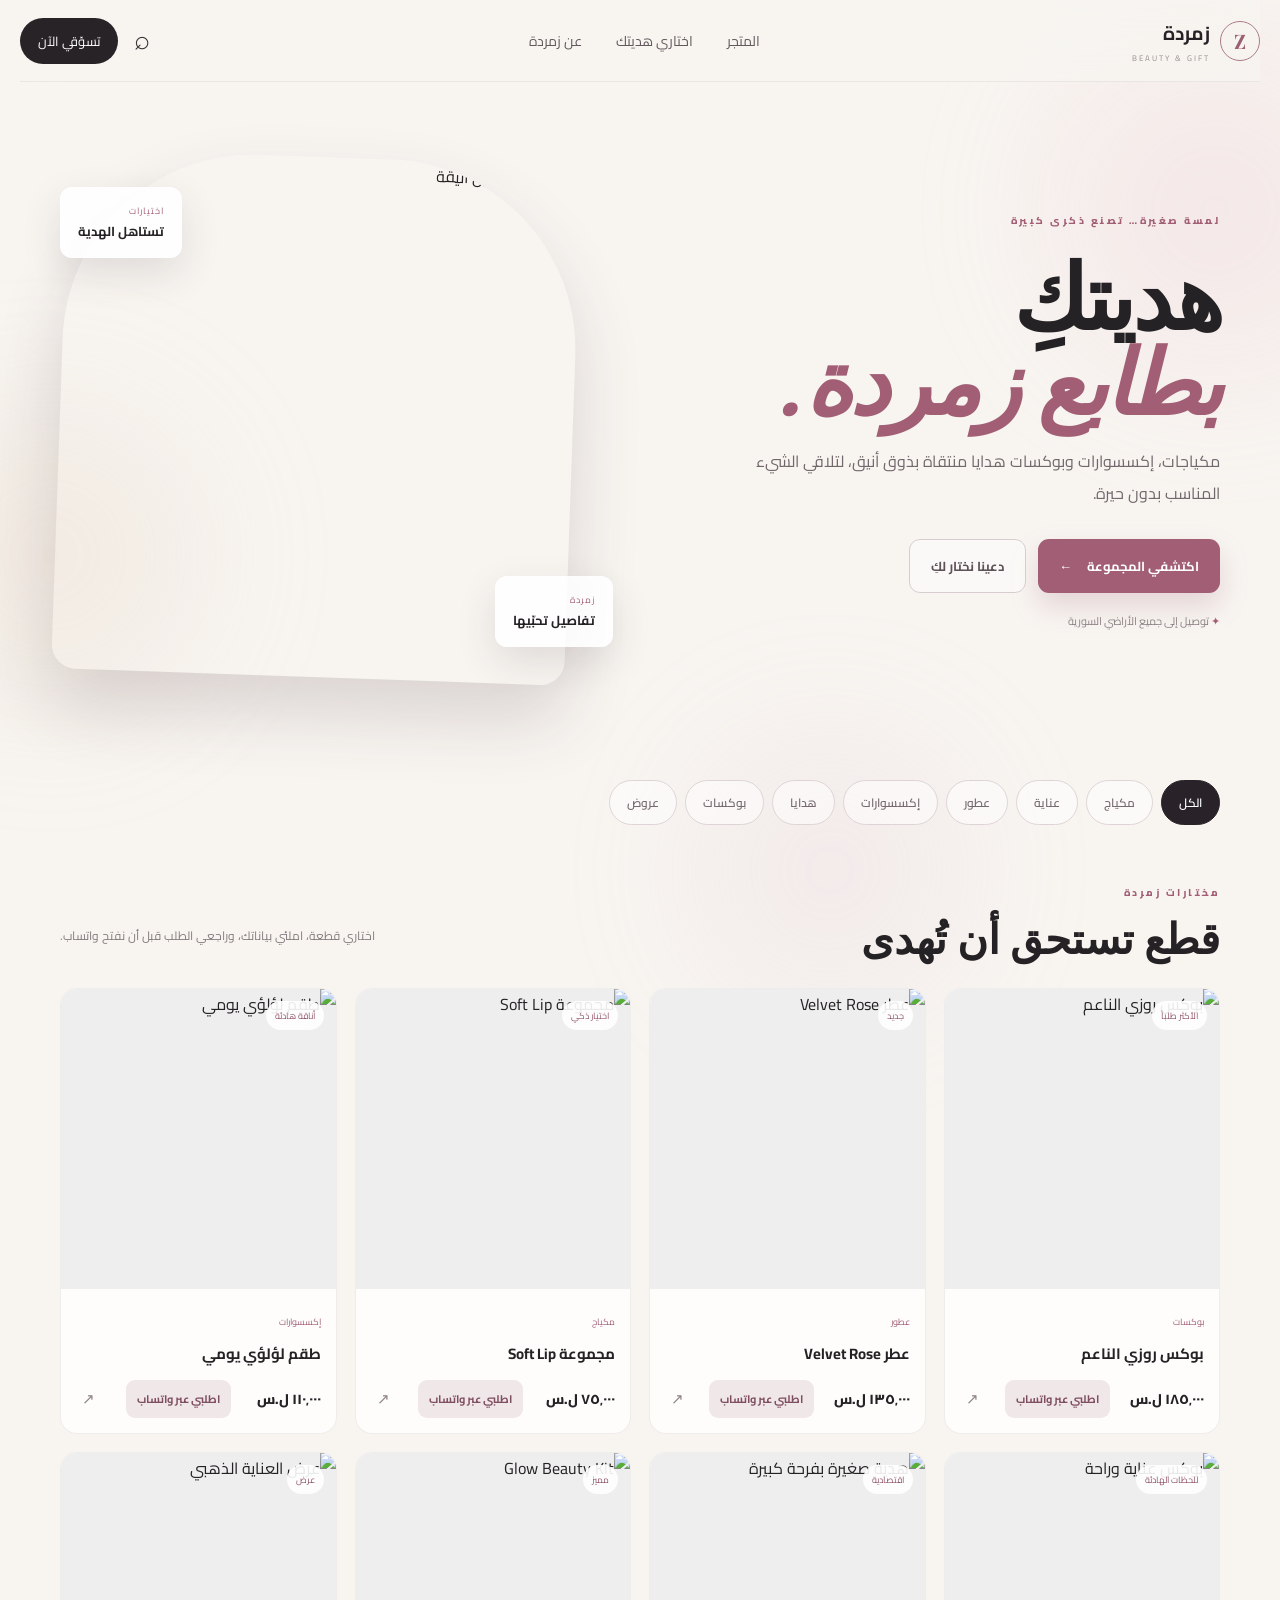
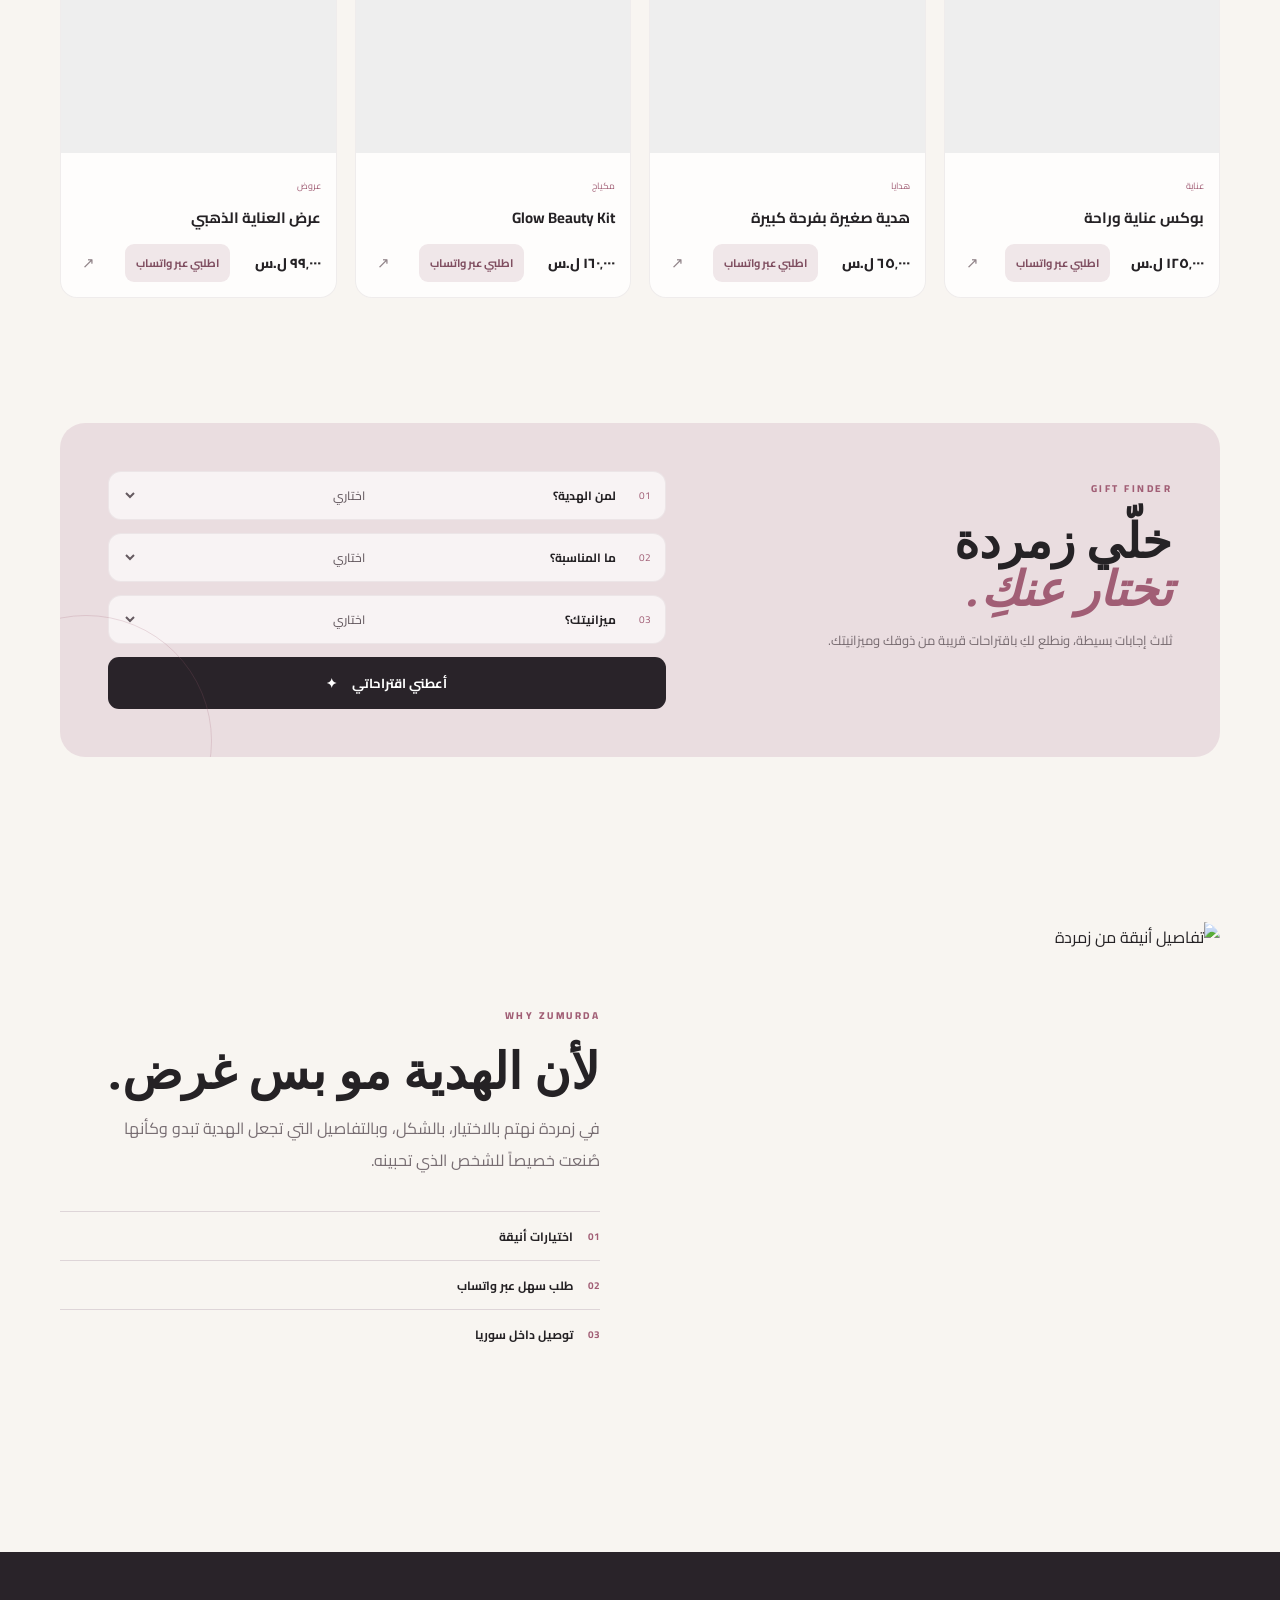
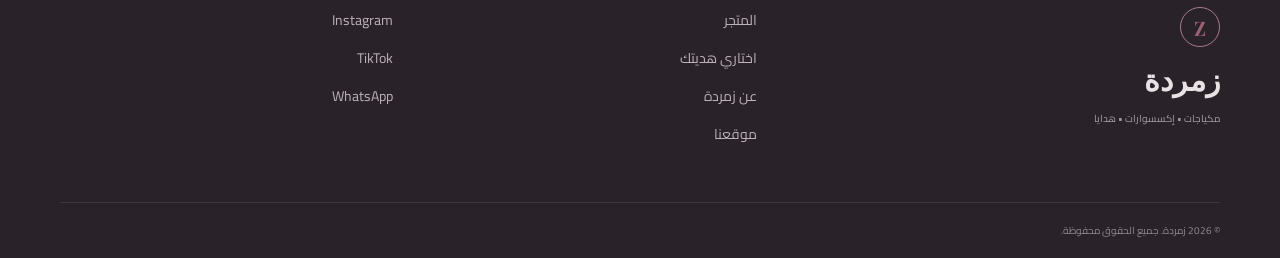
==== index.html @ 5570c0bc "Initial release" ====
<!doctype html>
<html lang="ar" dir="rtl">
<head>
  <meta charset="utf-8">
  <meta name="viewport" content="width=device-width,initial-scale=1">
  <meta name="description" content="زمردة — مكياجات واكسسوارات وهدايا مختارة بعناية.">
  <title>زمردة | مكياجات، إكسسوارات وهدايا</title>
  <link rel="preconnect" href="https://fonts.googleapis.com">
  <link rel="preconnect" href="https://fonts.gstatic.com" crossorigin>
  <link href="https://fonts.googleapis.com/css2?family=Cairo:wght@400;500;600;700;800&family=Playfair+Display:wght@600;700&display=swap" rel="stylesheet">
  <link rel="stylesheet" href="css/style.css">
  <link rel="stylesheet" href="https://cdnjs.cloudflare.com/ajax/libs/font-awesome/6.5.2/css/all.min.css">
</head>
<body>
  <div class="ambient ambient-one"></div>
  <div class="ambient ambient-two"></div>
  <div class="ambient ambient-three"></div>

  <header class="site-header">
    <a class="brand" href="#home" aria-label="زمردة">
      <span class="brand-mark">Z</span>
      <span><strong>زمردة</strong><small>BEAUTY &amp; GIFT</small></span>
    </a>
    <nav class="main-nav" id="mainNav">
      <a href="#shop">المتجر</a>
      <a href="#finder">اختاري هديتك</a>
      <a href="#about">عن زمردة</a>
    </nav>
    <div class="header-actions">
      <button class="icon-btn" id="searchBtn" aria-label="بحث">⌕</button>
      <a class="header-cta" href="#shop">تسوّقي الآن</a>
      <button class="menu-btn" id="menuBtn" aria-label="القائمة">☰</button>
    </div>
  </header>

  <main id="home">
    <section class="hero section-shell">
      <div class="hero-copy reveal">
        <span class="eyebrow">لمسة صغيرة… تصنع ذكرى كبيرة</span>
        <h1>هديتكِ<br><em>بطابع زمردة.</em></h1>
        <p>مكياجات، إكسسوارات وبوكسات هدايا منتقاة بذوق أنيق، لتلاقي الشيء المناسب بدون حيرة.</p>
        <div class="hero-actions">
          <a class="btn btn-primary" href="#shop">اكتشفي المجموعة <span>←</span></a>
          <a class="btn btn-ghost" href="#finder">دعينا نختار لكِ</a>
        </div>
        <div class="hero-note"><span>✦</span> توصيل إلى جميع الأراضي السورية</div>
      </div>
      <div class="hero-art reveal">
        <div class="hero-card hero-card-main">
          <img src="https://images.unsplash.com/photo-1596462502278-27bfdc403348?auto=format&fit=crop&w=1100&q=85" alt="منتجات تجميل أنيقة" loading="eager">
        </div>
        <div class="floating-card floating-card-top">
          <span>اختيارات</span><strong>تستاهل الهدية</strong>
        </div>
        <div class="floating-card floating-card-bottom">
          <span>زمردة</span><strong>تفاصيل تحبّيها</strong>
        </div>
      </div>
    </section>

    <section class="category-strip section-shell">
      <button class="category-pill active" data-category="all">الكل</button>
      <button class="category-pill" data-category="makeup">مكياج</button>
      <button class="category-pill" data-category="care">عناية</button>
      <button class="category-pill" data-category="perfume">عطور</button>
      <button class="category-pill" data-category="accessories">إكسسوارات</button>
      <button class="category-pill" data-category="gifts">هدايا</button>
      <button class="category-pill" data-category="boxes">بوكسات</button>
      <button class="category-pill" data-category="offers">عروض</button>
    </section>

    <section class="products-section section-shell" id="shop">
      <div class="section-heading reveal">
        <div><span class="eyebrow">مختارات زمردة</span><h2>قطع تستحق أن تُهدى</h2></div>
        <p>اختاري قطعة، املئي بياناتك، وراجعي الطلب قبل أن نفتح واتساب.</p>
      </div>
      <div class="products-grid" id="productsGrid"></div>
      <div class="empty-state hidden" id="emptyState">ما لقينا منتجات بهالتصنيف حالياً.</div>
    </section>

    <section class="finder-section section-shell" id="finder">
      <div class="finder-panel reveal">
        <div class="finder-intro">
          <span class="eyebrow">GIFT FINDER</span>
          <h2>خلّي زمردة<br><em>تختار عنكِ.</em></h2>
          <p>ثلاث إجابات بسيطة، ونطلع لكِ باقتراحات قريبة من ذوقك وميزانيتك.</p>
        </div>
        <div class="finder-form">
          <div class="finder-step">
            <span>01</span><label>لمن الهدية؟</label>
            <select id="finderRecipient">
              <option value="all">اختاري</option><option value="mother">أم</option><option value="friend">صديقة</option>
              <option value="sister">أخت</option><option value="fiance">زوجة / خطيبة</option><option value="special">شخص مميز</option>
            </select>
          </div>
          <div class="finder-step">
            <span>02</span><label>ما المناسبة؟</label>
            <select id="finderOccasion">
              <option value="all">اختاري</option><option value="birthday">عيد ميلاد</option><option value="anniversary">ذكرى</option>
              <option value="graduation">تخرج</option><option value="visit">زيارة</option><option value="none">بدون مناسبة</option>
            </select>
          </div>
          <div class="finder-step">
            <span>03</span><label>ميزانيتك؟</label>
            <select id="finderBudget">
              <option value="all">اختاري</option><option value="low">اقتصادية</option><option value="medium">متوسطة</option><option value="premium">مميزة</option>
            </select>
          </div>
          <button class="btn btn-dark" id="findGiftBtn">أعطني اقتراحاتي <span>✦</span></button>
        </div>
      </div>
      <div class="finder-results hidden" id="finderResults">
        <div class="section-heading compact"><div><span class="eyebrow">اقتراحاتك</span><h3>ثلاثة اختيارات من زمردة</h3></div></div>
        <div class="products-grid finder-grid" id="finderGrid"></div>
      </div>
    </section>

    <section class="about-section section-shell" id="about">
      <div class="about-image reveal"><img src="https://images.unsplash.com/photo-1600185365483-26d7a4cc7519?auto=format&fit=crop&w=1000&q=85" alt="تفاصيل أنيقة من زمردة" loading="lazy"></div>
      <div class="about-copy reveal">
        <span class="eyebrow">WHY ZUMURDA</span>
        <h2>لأن الهدية مو بس غرض.</h2>
        <p>في زمردة نهتم بالاختيار، بالشكل، وبالتفاصيل التي تجعل الهدية تبدو وكأنها صُنعت خصيصاً للشخص الذي تحبينه.</p>
        <div class="about-points"><div><b>01</b><span>اختيارات أنيقة</span></div><div><b>02</b><span>طلب سهل عبر واتساب</span></div><div><b>03</b><span>توصيل داخل سوريا</span></div></div>
      </div>
    </section>
  </main>

  <footer class="site-footer">
    <div class="footer-top section-shell">
      <div class="footer-brand"><span class="brand-mark">Z</span><h3>زمردة</h3><p>مكياجات • إكسسوارات • هدايا</p></div>
      <div class="footer-links"><a href="#shop">المتجر</a><a href="#finder">اختاري هديتك</a><a href="#about">عن زمردة</a><a href="https://maps.app.goo.gl/abCj9zBpQTP4Ek7G8" target="_blank" rel="noopener">موقعنا</a></div>
      <div class="footer-social"><a href="https://www.instagram.com/zumurruda.2006?igsi=MXdsc3Fpbmc0bW94cg==" target="_blank" rel="noopener">Instagram</a><a href="https://www.tiktok.com/@zumrda_2006?_r=1&_t=ZS-99Jb5FJgEfl" target="_blank" rel="noopener">TikTok</a><a href="https://wa.me/963986056357" target="_blank" rel="noopener">WhatsApp</a></div>
    </div>
   <div class="footer-bottom section-shell">
    <span>© 2026 زمردة. جميع الحقوق محفوظة.</span>
    </div>
</footer>

  <div class="modal-backdrop hidden" id="searchModal">
    <div class="modal search-modal"><button class="modal-close" data-close="searchModal">×</button><span class="eyebrow">SEARCH</span><h3>ابحثي عن منتج</h3><input id="searchInput" type="search" placeholder="مثلاً: عطر، بوكس، روج…"><div id="searchResults" class="search-results"></div></div>
  </div>

  <div class="modal-backdrop hidden" id="orderModal">
    <div class="modal order-modal">
      <button class="modal-close" data-close="orderModal">×</button>
      <div class="order-progress"><span class="active">1</span><i></i><span>2</span></div>
      <div id="orderFormStep">
        <span class="eyebrow">ORDER DETAILS</span><h3>خلّينا نجهز طلبك</h3>
        <div class="selected-product" id="selectedProduct"></div>
        <form id="orderForm">
          <div class="form-grid">
            <label>الاسم الكامل*<input name="name" required autocomplete="name"></label>
            <label>رقم الهاتف*<input name="phone" required type="tel" autocomplete="tel"></label>
            <label>المنطقة / المدينة*<input name="area" required></label>
            <label class="full">الموقع / العنوان بالتفصيل*<textarea name="address" required rows="2"></textarea></label>
            <label>الكمية*<input name="quantity" required type="number" min="1" value="1"></label>
            <label>ملاحظات (اختياري)<input name="notes"></label>
          </div>
          <button type="button" class="location-btn" id="locationBtn">⌖ استخدمي موقعي الحالي</button>
          <p class="location-status" id="locationStatus"></p>
          <button class="btn btn-primary wide" type="submit">مراجعة الطلب <span>←</span></button>
        </form>
      </div>
      <div id="reviewStep" class="hidden">
        <span class="eyebrow">FINAL REVIEW</span><h3>راجعي طلبك قبل الإرسال</h3>
        <div id="reviewBox" class="review-box"></div>
        <div class="review-actions"><button class="btn btn-ghost" id="backToForm">تعديل البيانات</button><button class="btn btn-dark" id="sendWhatsApp">تأكيد وفتح واتساب <span>↗</span></button></div>
      </div>
    </div>
  </div>

  <div class="toast" id="toast"></div>
  <script src="js/products.js"></script>
  <script src="js/app.js"></script>
</body>
</html>
---- css/style.css ----
*{box-sizing:border-box}
html{scroll-behavior:smooth}
body{margin:0;background:#f8f5f1;color:#252225;font-family:Cairo,sans-serif;overflow-x:hidden}

body:before{
content:"";
position:fixed;
inset:0;
pointer-events:none;
opacity:.3;
background-image:radial-gradient(#b99d9f 0.55px,transparent .55px);
background-size:22px 22px;
z-index:-2
}

.ambient{
position:fixed;
border-radius:50%;
filter:blur(75px);
opacity:.18;
pointer-events:none;
z-index:-1;
transition:transform 1.2s cubic-bezier(.2,.7,.2,1)
}

.ambient-one{width:330px;height:330px;background:#e7b6c6;top:5%;right:-100px}
.ambient-two{width:300px;height:300px;background:#d9c2a4;left:-100px;top:45%}
.ambient-three{width:260px;height:260px;background:#d9b9c8;right:25%;bottom:-100px}

.section-shell{
width:min(1160px,calc(100% - 40px));
margin:auto
}

.site-header{
height:82px;
display:flex;
align-items:center;
justify-content:space-between;
width:min(1240px,calc(100% - 40px));
margin:auto;
position:sticky;
top:0;
z-index:20;
background:rgba(248,245,241,.78);
backdrop-filter:blur(18px);
border-bottom:1px solid rgba(55,42,47,.07)
}

.brand{
display:flex;
align-items:center;
gap:10px;
text-decoration:none;
color:#272126
}

.brand-mark{
display:grid;
place-items:center;
width:40px;
height:40px;
border:1px solid #aa7a89;
border-radius:50%;
font:700 20px "Playfair Display";
color:#9b5f73
}

.brand strong{display:block;font-size:19px}
.brand small{display:block;font-size:8px;letter-spacing:2px;color:#9a8b90}

.main-nav{display:flex;gap:34px}

.main-nav a,
.footer-links a,
.footer-social a{
color:#62585d;
text-decoration:none;
font-size:14px
}

.main-nav a:hover,
.footer-links a:hover,
.footer-social a:hover{
color:#a15e75
}

.header-actions{
display:flex;
align-items:center;
gap:10px
}

.icon-btn,
.menu-btn{
border:0;
background:transparent;
font-size:27px;
cursor:pointer;
color:#3c3238
}

.header-cta{
background:#282327;
color:#fff;
text-decoration:none;
padding:11px 18px;
border-radius:30px;
font-size:13px
}

.menu-btn{display:none}

.hero{
min-height:690px;
display:grid;
grid-template-columns:1fr 1fr;
align-items:center;
gap:55px;
padding:55px 0 75px
}

.eyebrow{
font-size:10px;
letter-spacing:2.5px;
color:#a15e75;
font-weight:800
}

.hero h1{
font:700 clamp(58px,7vw,94px)/.94 "Playfair Display",serif;
margin:18px 0 25px;
letter-spacing:-3px
}

.hero h1 em,
.finder-intro h2 em{
color:#a15e75;
font-style:italic
}

.hero p{
font-size:16px;
line-height:2;
color:#71676c;
max-width:520px
}

.hero-actions{
display:flex;
gap:12px;
flex-wrap:wrap;
margin:30px 0 18px
}

.btn{
border:0;
border-radius:11px;
padding:14px 21px;
font:700 13px Cairo,sans-serif;
cursor:pointer;
text-decoration:none;
display:inline-flex;
align-items:center;
justify-content:center;
gap:15px;
transition:.25s
}

.btn:hover{transform:translateY(-2px)}

.btn-primary{
background:#a15e75;
color:#fff;
box-shadow:0 13px 28px rgba(161,94,117,.22)
}

.btn-dark{
background:#292329;
color:#fff
}

.btn-ghost{
border:1px solid #d7ccd0;
color:#5d5258;
background:rgba(255,255,255,.45)
}

.hero-note{
font-size:11px;
color:#8c8085
}

.hero-note span{color:#a15e75}

.hero-art{
position:relative;
height:560px
}

.hero-card-main{
position:absolute;
inset:20px 40px 20px 0;
border-radius:190px 190px 24px 24px;
overflow:hidden;
box-shadow:0 35px 70px rgba(63,40,48,.16);
transform:rotate(2deg)
}

.hero-card-main img{
width:100%;
height:100%;
object-fit:cover
}

.floating-card{
position:absolute;
background:rgba(255,255,255,.87);
backdrop-filter:blur(12px);
padding:15px 18px;
border-radius:12px;
box-shadow:0 15px 40px rgba(50,35,42,.12);
display:flex;
flex-direction:column
}

.floating-card span{
font-size:9px;
color:#a15e75;
letter-spacing:1px
}

.floating-card strong{font-size:13px}

.floating-card-top{top:50px;left:0}
.floating-card-bottom{bottom:50px;right:0}

.category-strip{
display:flex;
gap:8px;
overflow:auto;
padding:8px 0 50px;
scrollbar-width:none
}

.category-pill{
white-space:nowrap;
border:1px solid #ded4d7;
background:rgba(255,255,255,.5);
border-radius:30px;
padding:10px 17px;
color:#766a70;
font:600 12px Cairo;
cursor:pointer
}

.category-pill.active,
.category-pill:hover{
background:#292329;
color:white;
border-color:#292329
}

.section-heading{
display:flex;
justify-content:space-between;
align-items:end;
gap:30px;
margin-bottom:28px
}

.section-heading h2,
.section-heading h3{
font:700 42px/1.1 "Playfair Display",serif;
margin:9px 0 0
}

.section-heading p{
max-width:350px;
color:#84797e;
font-size:12px;
line-height:1.9
}

.products-grid{
display:grid;
grid-template-columns:repeat(4,1fr);
gap:18px
}

.product-card{
background:rgba(255,255,255,.78);
border:1px solid rgba(65,45,52,.08);
border-radius:17px;
overflow:hidden;
transition:.35s;
position:relative
}

.product-card:hover{
transform:translateY(-6px);
box-shadow:0 25px 45px rgba(54,36,43,.12)
}

.product-image{
height:300px;
position:relative;
overflow:hidden;
background:#eee
}

.product-image img{
width:100%;
height:100%;
object-fit:cover;
transition:.6s
}

.product-card:hover .product-image img{
transform:scale(1.05)
}

.product-tag{
position:absolute;
top:12px;
right:12px;
background:rgba(255,255,255,.9);
padding:6px 9px;
border-radius:20px;
font-size:9px;
color:#92566c
}

.product-body{padding:15px}

.product-category{
font-size:9px;
color:#a15e75
}

.product-body h3{
font-size:15px;
margin:5px 0 12px
}

.product-bottom{
display:flex;
align-items:center;
justify-content:space-between;
gap:8px
}

.price{
font-weight:800;
font-size:14px
}

.order-btn{
border:0;
background:#f0e7e9;
color:#7f4e60;
padding:9px 11px;
border-radius:9px;
font:700 11px Cairo;
cursor:pointer
}

.share-btn{
border:0;
background:transparent;
color:#918489;
cursor:pointer;
font-size:15px
}

.finder-section{padding:125px 0}

.finder-panel{
display:grid;
grid-template-columns:.9fr 1.1fr;
background:#eadde0;
border-radius:25px;
padding:48px;
gap:50px;
position:relative;
overflow:hidden
}

.finder-panel:after{
content:"";
position:absolute;
width:250px;
height:250px;
border:1px solid rgba(161,94,117,.2);
border-radius:50%;
left:-100px;
bottom:-110px
}

.finder-intro h2{
font:700 48px/1 "Playfair Display";
margin:13px 0 18px
}

.finder-intro p{
color:#776b70;
line-height:1.9;
font-size:13px;
max-width:360px
}

.finder-form{
display:grid;
gap:13px
}

.finder-step{
background:rgba(255,255,255,.65);
border:1px solid rgba(100,70,80,.08);
border-radius:13px;
padding:11px 14px;
display:grid;
grid-template-columns:35px 1fr 1fr;
align-items:center
}

.finder-step span{
color:#a15e75;
font-size:10px
}

.finder-step label{
font-weight:700;
font-size:12px
}

.finder-step select{
border:0;
background:transparent;
font:500 12px Cairo;
color:#655a60;
outline:0
}

.finder-results{margin-top:45px}

.compact{margin-bottom:18px}

.compact h3{font-size:29px}

.finder-grid{
grid-template-columns:repeat(3,1fr)
}

.about-section{
display:grid;
grid-template-columns:1fr 1fr;
gap:80px;
align-items:center;
padding:40px 0 130px
}

.about-image{
height:500px;
border-radius:18px;
overflow:hidden
}

.about-image img{
width:100%;
height:100%;
object-fit:cover
}

.about-copy h2{
font:700 50px/1.05 "Playfair Display";
margin:15px 0
}

.about-copy>p{
color:#776d72;
line-height:2;
max-width:480px
}

.about-points{
display:grid;
gap:12px;
margin-top:35px
}

.about-points div{
display:flex;
align-items:center;
gap:15px;
border-top:1px solid #ded5d8;
padding-top:13px
}

.about-points b{
font-size:10px;
color:#a15e75
}

.about-points span{
font-weight:700;
font-size:12px
}

.site-footer{
background:#292329;
color:#e9e1e4
}

.footer-top{
display:grid;
grid-template-columns:1.3fr 1fr 1fr;
gap:30px;
padding:55px 0
}

.footer-brand h3{
font:700 30px "Playfair Display";
margin:12px 0 3px
}

.footer-brand p{
font-size:10px;
color:#aaa0a5
}

.footer-links,
.footer-social{
display:flex;
flex-direction:column;
gap:12px
}

.footer-links a,
.footer-social a{
color:#bdb2b7
}

.footer-bottom{
border-top:1px solid rgba(255,255,255,.09);
padding:18px 0;
display:flex;
justify-content:space-between;
color:#94888e;
font-size:10px
}

.footer-bottom a{
color:#d8a7b7;
text-decoration:none
}

.modal-backdrop{
position:fixed;
inset:0;
background:rgba(30,22,26,.55);
backdrop-filter:blur(8px);
z-index:50;
display:grid;
place-items:center;
padding:18px
}

.hidden{display:none!important}

.modal{
width:min(620px,100%);
background:#fbf8f5;
border-radius:20px;
padding:32px;
position:relative;
box-shadow:0 30px 80px rgba(0,0,0,.25);
max-height:90vh;
overflow:auto
}

.modal-close{
position:absolute;
top:14px;
left:15px;
border:0;
background:#eee6e8;
border-radius:50%;
width:32px;
height:32px;
font-size:22px;
cursor:pointer
}

.modal h3{
font:700 31px "Playfair Display";
margin:8px 0 20px
}

.search-modal input{
width:100%;
border:1px solid #ddd1d5;
background:white;
border-radius:11px;
padding:14px;
font:500 13px Cairo;
outline:none
}

.search-results{
margin-top:15px;
display:grid;
gap:8px
}

.search-result{
display:flex;
justify-content:space-between;
align-items:center;
padding:10px;
border:1px solid #eee3e6;
border-radius:10px
}

.search-result button{
border:0;
background:#f1e5e8;
padding:8px;
border-radius:8px;
cursor:pointer
}

.selected-product{
display:flex;
gap:12px;
align-items:center;
background:#f2eaec;
border-radius:12px;
padding:10px;
margin-bottom:18px
}

.selected-product img{
width:55px;
height:55px;
object-fit:cover;
border-radius:9px
}

.selected-product strong{font-size:13px}

.selected-product small{
display:block;
color:#8b7d83
}

.order-progress{
display:flex;
align-items:center;
justify-content:center;
gap:8px;
margin-bottom:22px
}

.order-progress span{
width:27px;
height:27px;
border-radius:50%;
display:grid;
place-items:center;
background:#e8dfe2;
font-size:10px
}

.order-progress span.active{
background:#a15e75;
color:#fff
}

.order-progress i{
height:1px;
width:55px;
background:#d8cbd0
}

.form-grid{
display:grid;
grid-template-columns:1fr 1fr;
gap:13px
}

.form-grid label{
font-size:10px;
color:#776b71;
font-weight:700
}

.form-grid input,
.form-grid textarea{
display:block;
width:100%;
margin-top:5px;
border:1px solid #ded3d7;
background:white;
border-radius:9px;
padding:11px;
font:500 12px Cairo;
outline:none;
resize:vertical
}

.form-grid .full{grid-column:1/-1}

.location-btn{
margin:13px 0 3px;
border:1px dashed #c5b4ba;
background:transparent;
color:#8d5568;
border-radius:9px;
padding:9px 12px;
font:600 11px Cairo;
cursor:pointer
}

.location-status{
font-size:10px;
color:#8b7f84;
min-height:15px
}

.wide{
width:100%;
margin-top:5px
}

.review-box{
background:#f1e8ea;
border-radius:13px;
padding:16px;
line-height:2;
font-size:12px
}

.review-box .total{
font-size:16px;
font-weight:800;
border-top:1px solid #d9cbcf;
margin-top:10px;
padding-top:10px
}

.review-actions{
display:flex;
justify-content:flex-end;
gap:8px;
margin-top:15px
}

.toast{
position:fixed;
bottom:20px;
left:50%;
transform:translate(-50%,20px);
opacity:0;
background:#292329;
color:white;
padding:12px 17px;
border-radius:10px;
font-size:11px;
z-index:100;
transition:.3s;
pointer-events:none
}

.toast.show{
opacity:1;
transform:translate(-50%,0)
}

.empty-state{
text-align:center;
padding:60px;
color:#8d8086
}

.reveal{
animation:rise .8s both
}

.reveal:nth-child(2){
animation-delay:.12s
}

@keyframes rise{
from{
opacity:0;
transform:translateY(18px)
}
to{
opacity:1;
transform:none
}
}

@media(max-width:900px){

.main-nav{gap:15px}

.products-grid{
grid-template-columns:repeat(2,1fr)
}

.hero{
grid-template-columns:1fr;
min-height:auto;
padding-top:65px
}

.hero-art{height:450px}

.finder-panel{
grid-template-columns:1fr;
padding:30px
}

.about-section{
grid-template-columns:1fr;
gap:35px
}

.footer-top{
grid-template-columns:1fr 1fr
}

.footer-bottom{
gap:15px;
flex-direction:column
}

.floating-card-top{left:20px}

}

@media(max-width:650px){

.site-header{height:70px}

.header-cta{display:none}

.menu-btn{display:block}

.main-nav{
display:none;
position:absolute;
top:70px;
left:0;
right:0;
background:#fbf8f5;
padding:18px 20px;
border-bottom:1px solid #e7dde0;
flex-direction:column
}

.main-nav.open{display:flex}

.section-shell{
width:min(100% - 28px,1160px)
}

.hero{padding:45px 0}

.hero h1{font-size:62px}

.hero-art{height:380px}

.hero-card-main{inset:10px 20px}

.section-heading{
align-items:start;
flex-direction:column
}

.section-heading h2{font-size:35px}

.products-grid,
.finder-grid{
grid-template-columns:1fr 1fr;
gap:10px
}

.product-image{height:220px}

.product-body{padding:11px}

.product-body h3{font-size:13px}

.order-btn{
font-size:10px;
padding:8px
}

.finder-section{padding:80px 0}

.finder-panel{padding:23px}

.finder-intro h2{font-size:40px}

.finder-step{
grid-template-columns:28px 1fr
}

.finder-step select{
grid-column:2;
grid-row:2
}

.form-grid{grid-template-columns:1fr}

.form-grid .full{grid-column:auto}

.about-image{height:350px}

.about-copy h2{font-size:39px}

.footer-top{grid-template-columns:1fr}

.footer-bottom{padding-bottom:30px}

.modal{
padding:25px 18px
}

}
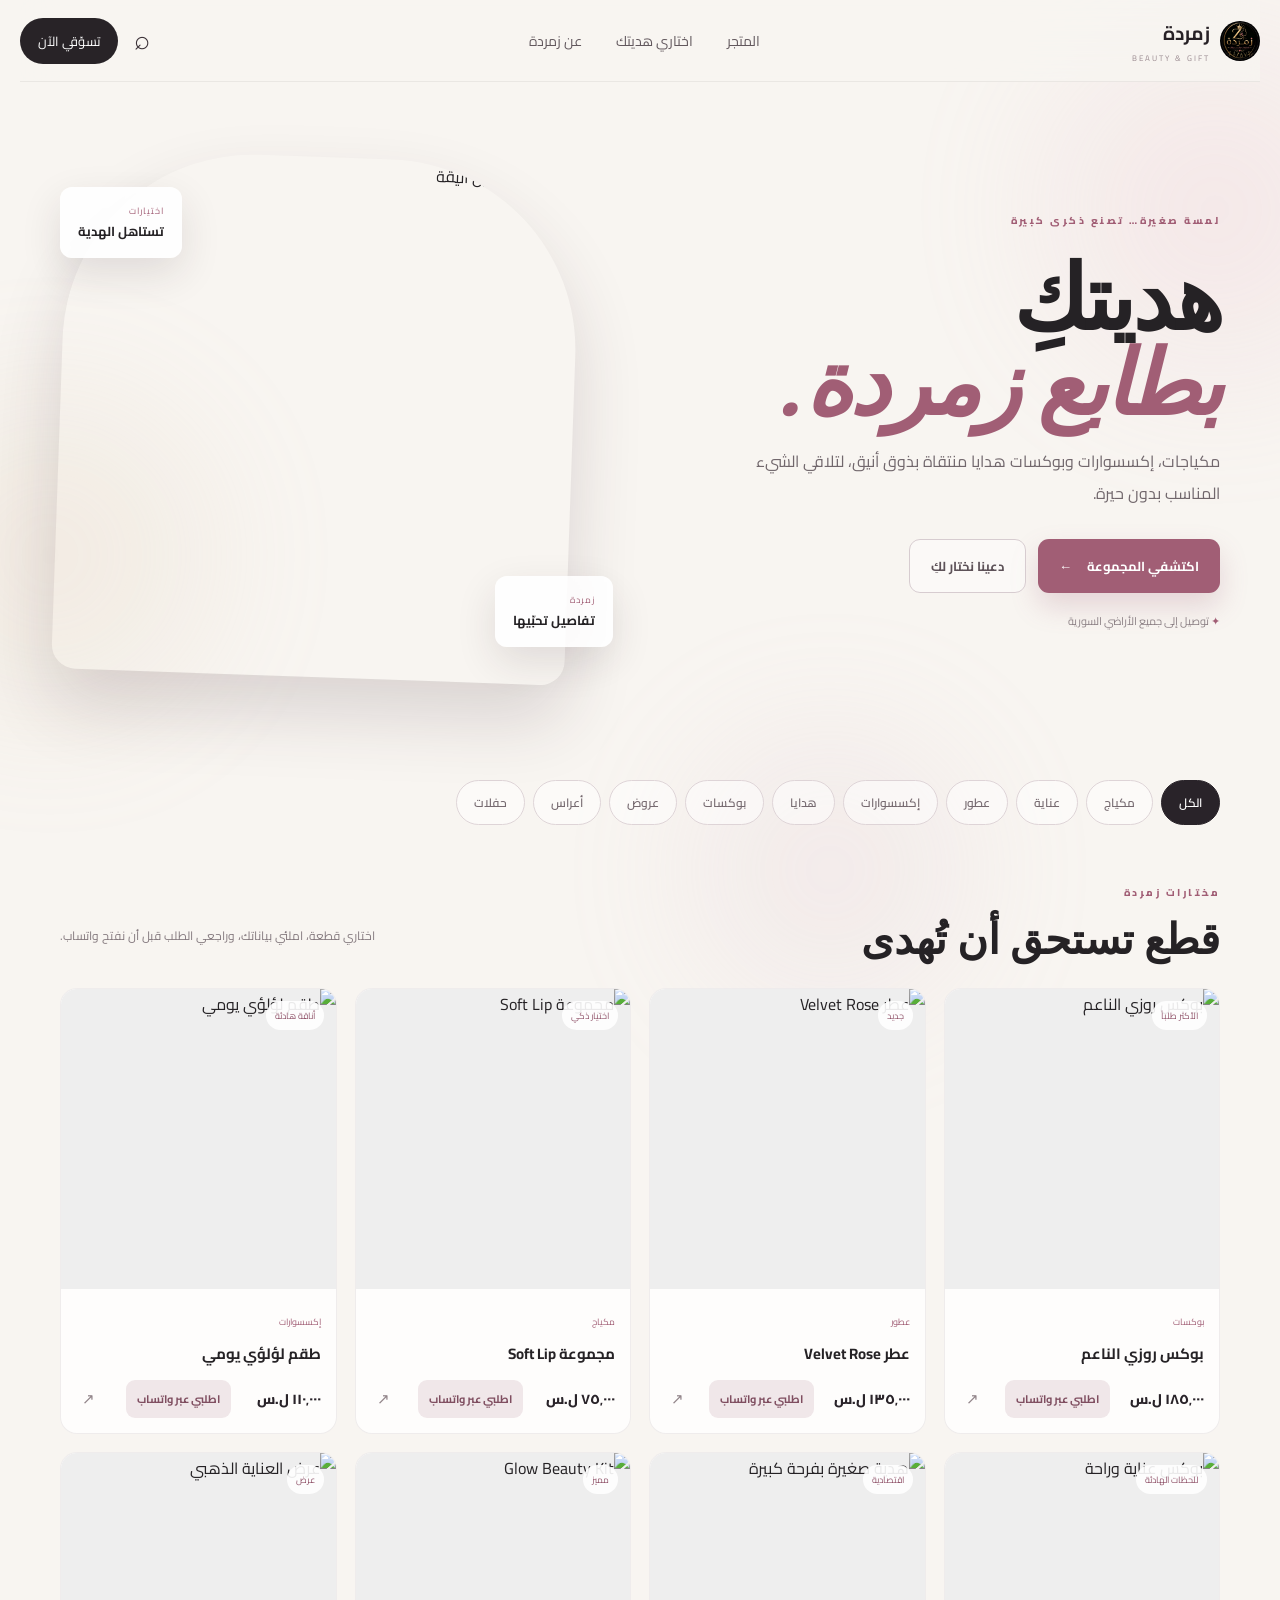
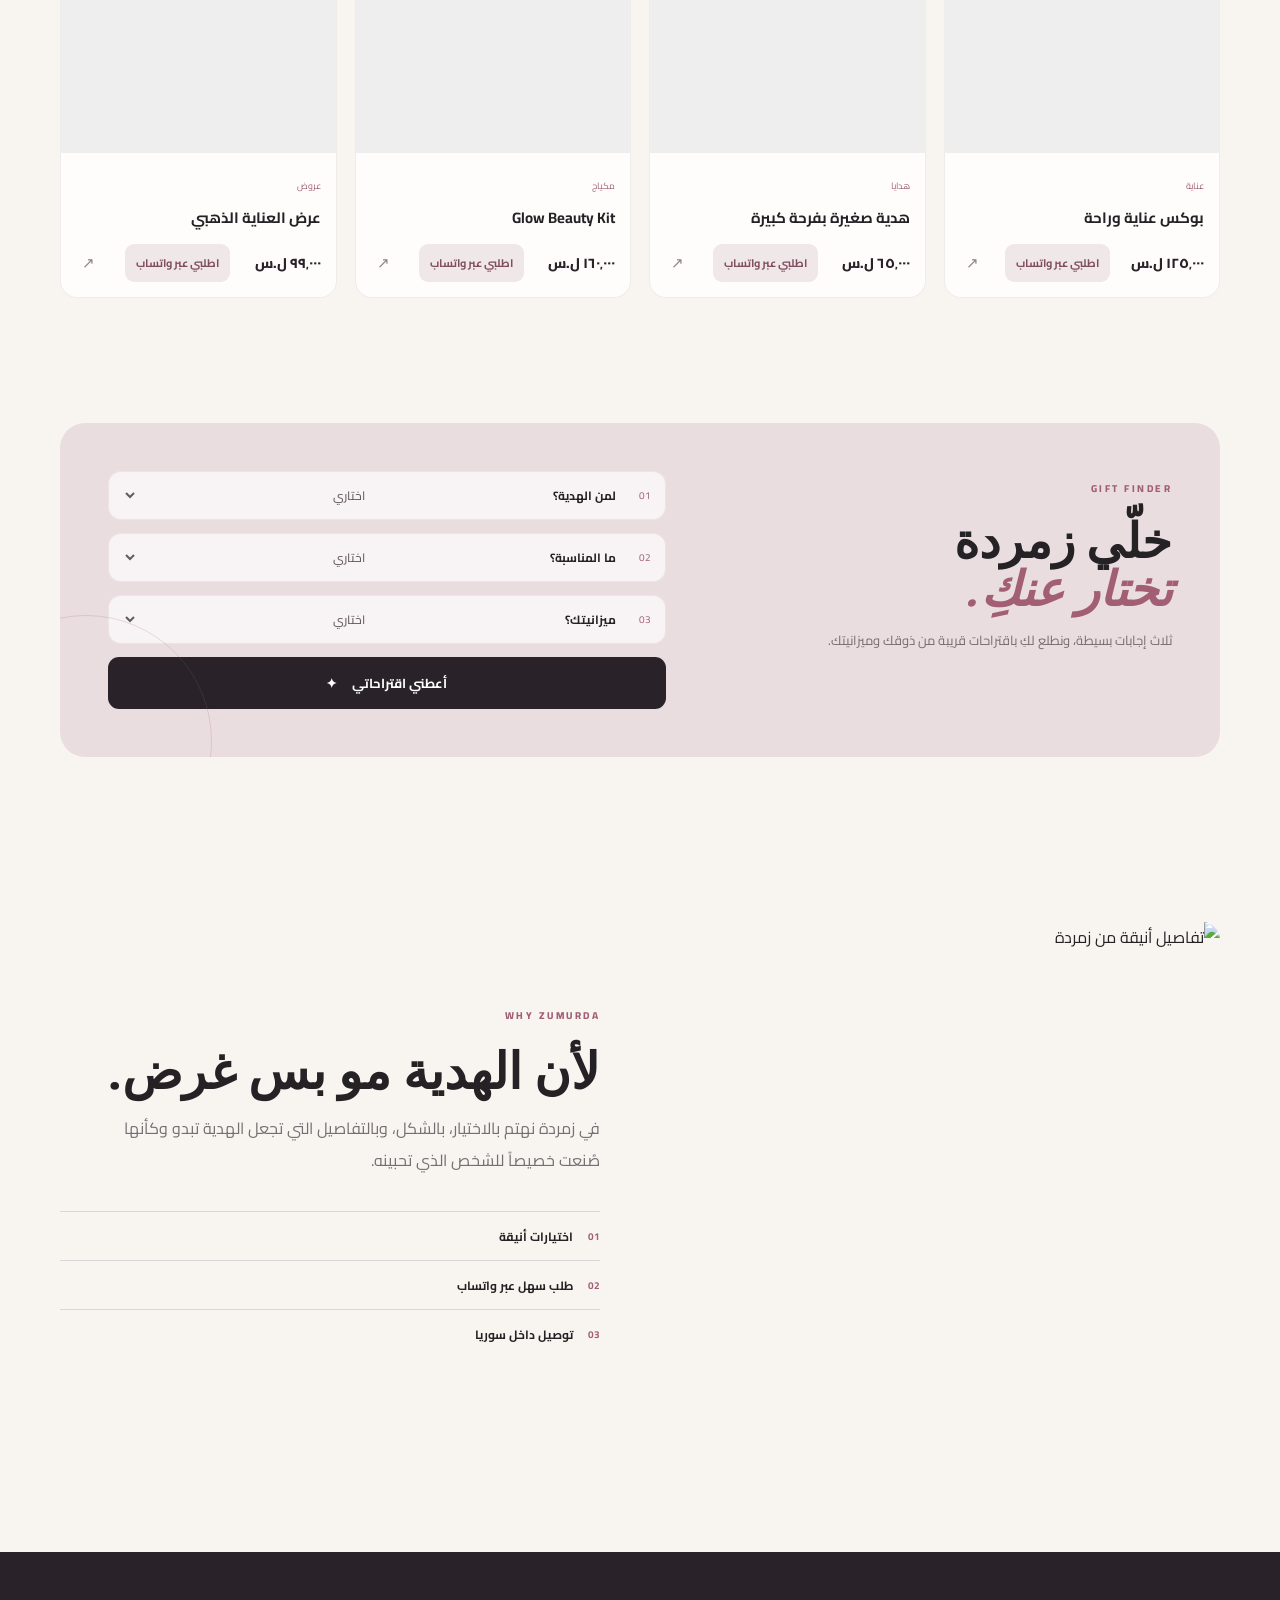
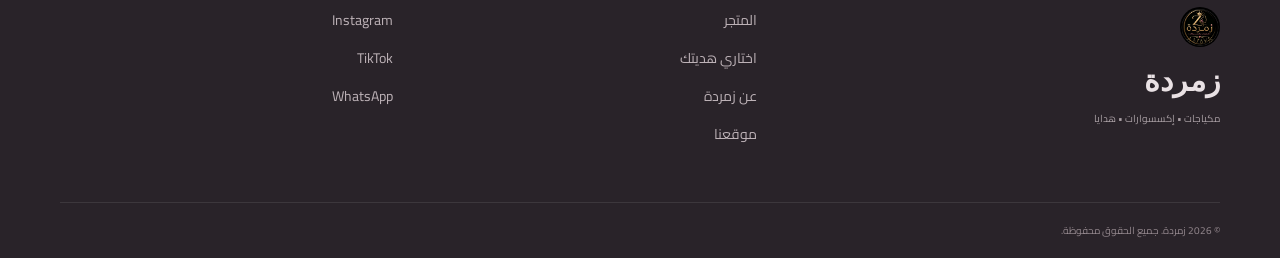
==== commit 054e807f: "Final project update" ====
--- a/index.html
+++ b/index.html
@@ -18,7 +18,7 @@
 
   <header class="site-header">
     <a class="brand" href="#home" aria-label="زمردة">
-      <span class="brand-mark">Z</span>
+      <img class="brand-mark" src="assets/IMG-20260902-WA0031.jpg" alt="شعار زمردة">
       <span><strong>زمردة</strong><small>BEAUTY &amp; GIFT</small></span>
     </a>
     <nav class="main-nav" id="mainNav">
@@ -67,6 +67,8 @@
       <button class="category-pill" data-category="gifts">هدايا</button>
       <button class="category-pill" data-category="boxes">بوكسات</button>
       <button class="category-pill" data-category="offers">عروض</button>
+      <button class="category-pill" data-category="weddings">أعراس</button>
+      <button class="category-pill" data-category="parties">حفلات</button>
     </section>
 
     <section class="products-section section-shell" id="shop">
@@ -75,9 +77,8 @@
         <p>اختاري قطعة، املئي بياناتك، وراجعي الطلب قبل أن نفتح واتساب.</p>
       </div>
       <div class="products-grid" id="productsGrid"></div>
-      <div class="empty-state hidden" id="emptyState">ما لقينا منتجات بهالتصنيف حالياً.</div>
+    <div class="empty-state hidden" id="emptyState">لم يتم العثور على منتج بهذا التصنيف حاليا.</div>
     </section>
-
     <section class="finder-section section-shell" id="finder">
       <div class="finder-panel reveal">
         <div class="finder-intro">
@@ -116,7 +117,9 @@
     </section>
 
     <section class="about-section section-shell" id="about">
-      <div class="about-image reveal"><img src="https://images.unsplash.com/photo-1600185365483-26d7a4cc7519?auto=format&fit=crop&w=1000&q=85" alt="تفاصيل أنيقة من زمردة" loading="lazy"></div>
+    <div class="about-image reveal">
+    <img src="https://images.pexels.com/photos/31449823/pexels-photo-31449823.jpeg" alt="تفاصيل أنيقة من زمردة" loading="lazy">
+    </div>
       <div class="about-copy reveal">
         <span class="eyebrow">WHY ZUMURDA</span>
         <h2>لأن الهدية مو بس غرض.</h2>
@@ -128,7 +131,7 @@
 
   <footer class="site-footer">
     <div class="footer-top section-shell">
-      <div class="footer-brand"><span class="brand-mark">Z</span><h3>زمردة</h3><p>مكياجات • إكسسوارات • هدايا</p></div>
+      <div class="footer-brand"><img class="brand-mark" src="assets/IMG-20260902-WA0031.jpg" alt="شعار زمردة"><h3>زمردة</h3><p>مكياجات • إكسسوارات • هدايا</p></div>
       <div class="footer-links"><a href="#shop">المتجر</a><a href="#finder">اختاري هديتك</a><a href="#about">عن زمردة</a><a href="https://maps.app.goo.gl/abCj9zBpQTP4Ek7G8" target="_blank" rel="noopener">موقعنا</a></div>
       <div class="footer-social"><a href="https://www.instagram.com/zumurruda.2006?igsi=MXdsc3Fpbmc0bW94cg==" target="_blank" rel="noopener">Instagram</a><a href="https://www.tiktok.com/@zumrda_2006?_r=1&_t=ZS-99Jb5FJgEfl" target="_blank" rel="noopener">TikTok</a><a href="https://wa.me/963986056357" target="_blank" rel="noopener">WhatsApp</a></div>
     </div>
@@ -171,7 +174,7 @@
   </div>
 
   <div class="toast" id="toast"></div>
-  <script src="js/products.js"></script>
-  <script src="js/app.js"></script>
-</body>
-</html>+  <script src="https://cdn.jsdelivr.net/npm/@supabase/supabase-js@2"></script>
+<script src="js/supabase.js"></script>
+<script src="js/products.js"></script>
+<script src="js/app.js"></script>
--- a/css/style.css
+++ b/css/style.css
@@ -56,14 +56,11 @@
 }
 
 .brand-mark{
-display:grid;
-place-items:center;
-width:40px;
-height:40px;
-border:1px solid #aa7a89;
-border-radius:50%;
-font:700 20px "Playfair Display";
-color:#9b5f73
+  display:block;
+  width:40px;
+  height:40px;
+  object-fit:cover;
+  border-radius:50%;
 }
 
 .brand strong{display:block;font-size:19px}
@@ -341,6 +338,49 @@
 .product-body h3{
 font-size:15px;
 margin:5px 0 12px
+}
+.product-description{
+font-size:10px;
+line-height:1.7;
+color:#8a7d82;
+margin:0 0 12px;
+display:-webkit-box;
+-webkit-line-clamp:2;
+-webkit-box-orient:vertical;
+overflow:hidden
+}
+
+.price-box{
+display:flex;
+align-items:center;
+gap:6px;
+flex-wrap:wrap;
+min-width:0
+}
+
+.old-price{
+font-size:10px;
+color:#a49a9e;
+text-decoration:line-through;
+text-decoration-thickness:1px
+}
+
+.price{
+font-weight:800;
+font-size:14px;
+color:#292329
+}
+
+.discount-badge{
+position:absolute;
+top:12px;
+left:12px;
+background:#292329;
+color:#fff;
+padding:5px 8px;
+border-radius:20px;
+font-size:9px;
+font-weight:700
 }
 
 .product-bottom{
@@ -890,7 +930,29 @@
 
 .product-image{height:220px}
 
-.product-body{padding:11px}
+.product-body h3{
+font-size:13px;
+margin-bottom:8px
+}
+
+.product-description{
+font-size:9px;
+line-height:1.6;
+margin-bottom:9px
+}
+
+.old-price{
+font-size:9px
+}
+
+.price{
+font-size:12px
+}
+
+.discount-badge{
+font-size:8px;
+padding:4px 7px
+}
 
 .product-body h3{font-size:13px}
 
@@ -930,4 +992,17 @@
 padding:25px 18px
 }
 
+}.brand-mark{
+  display:block !important;
+  width:40px !important;
+  height:40px !important;
+  min-width:40px !important;
+  min-height:40px !important;
+  max-width:40px !important;
+  max-height:40px !important;
+  object-fit:cover !important;
+  border-radius:50% !important;
+  border:none !important;
+  padding:0 !important;
+  margin:0 !important;
 }
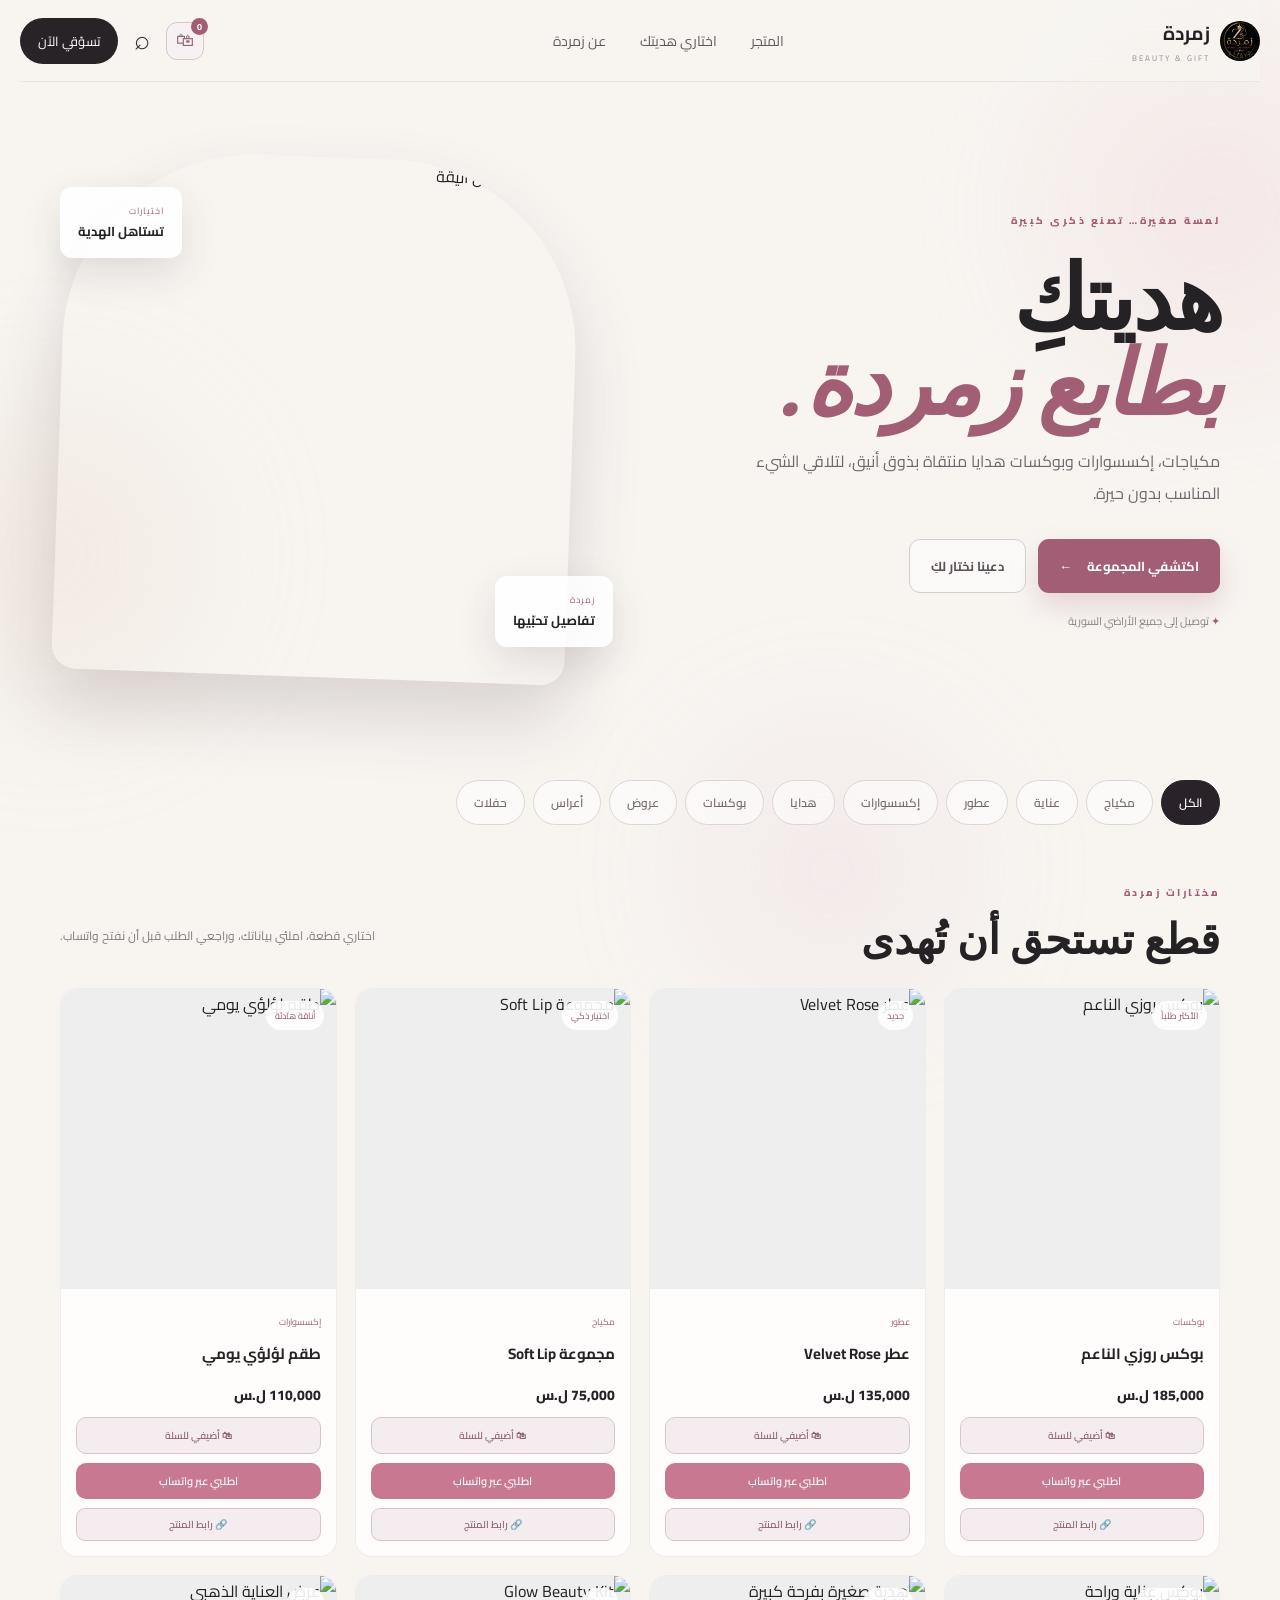
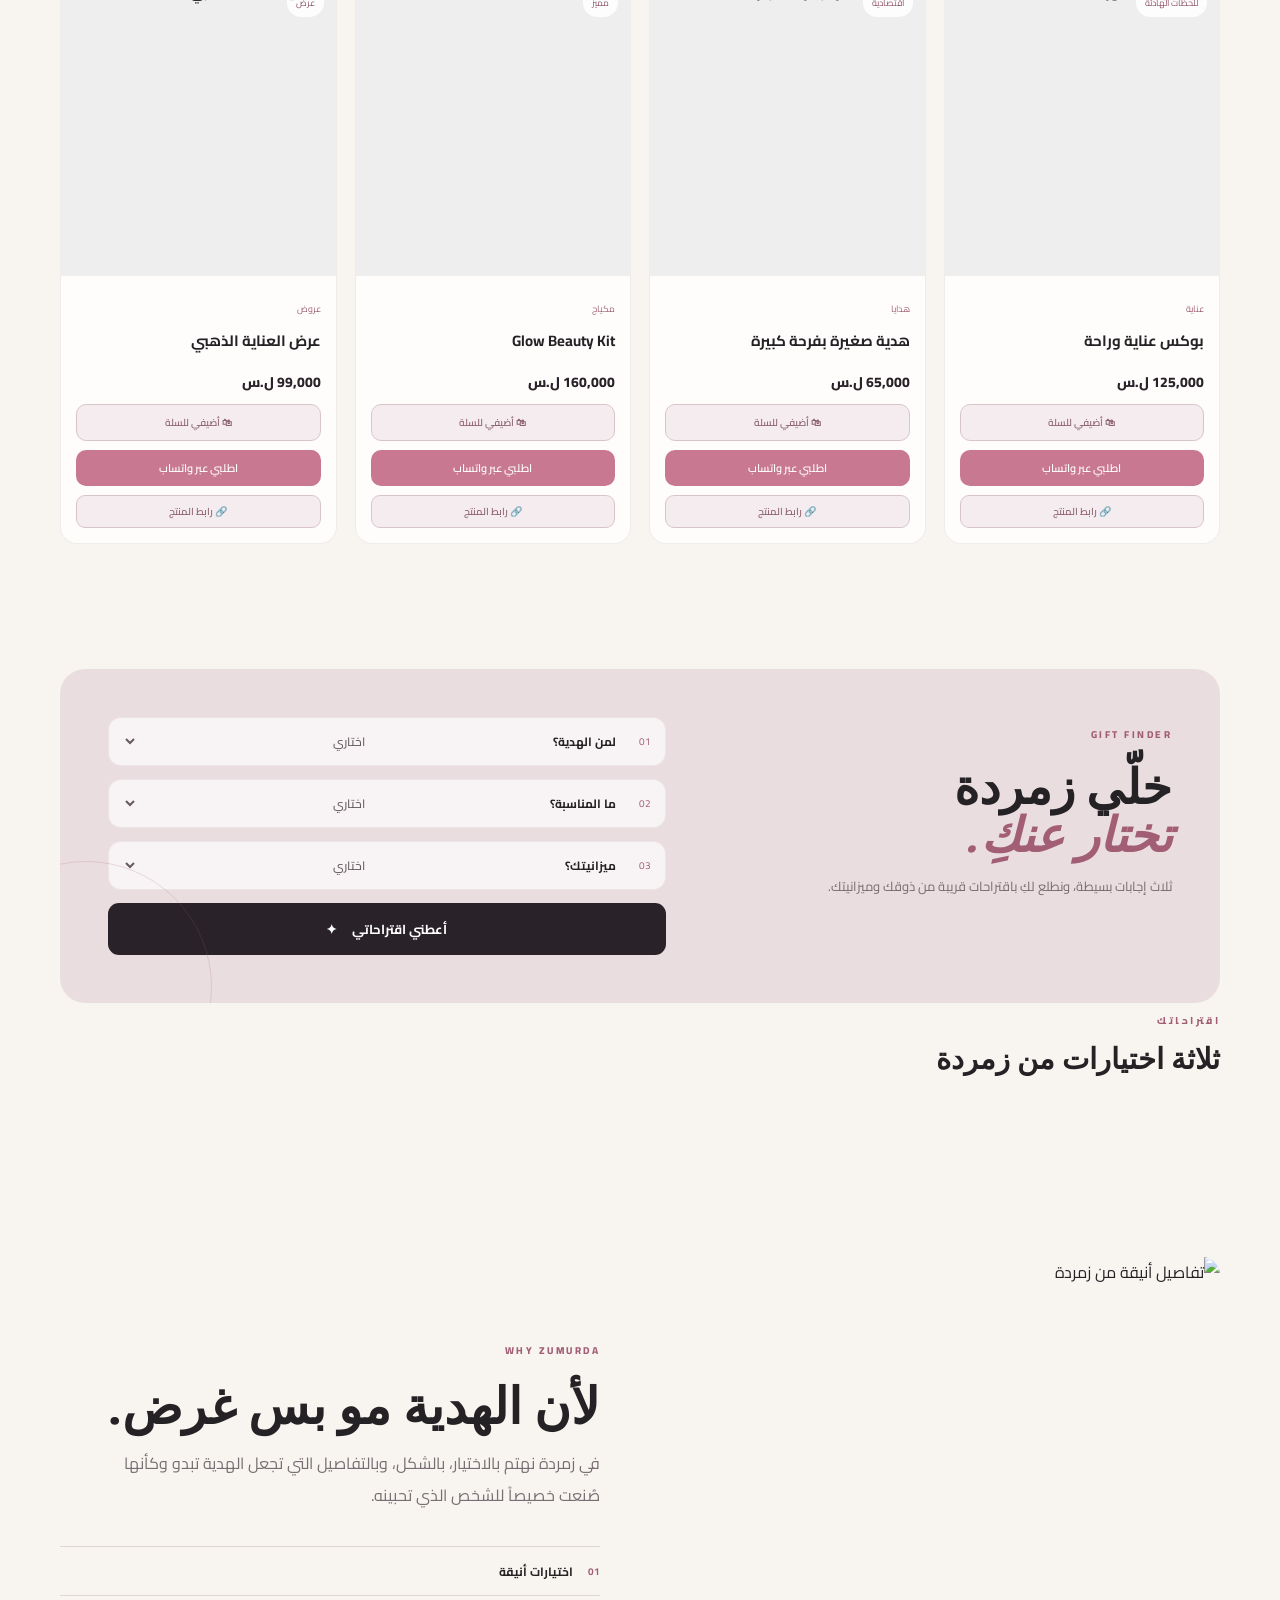
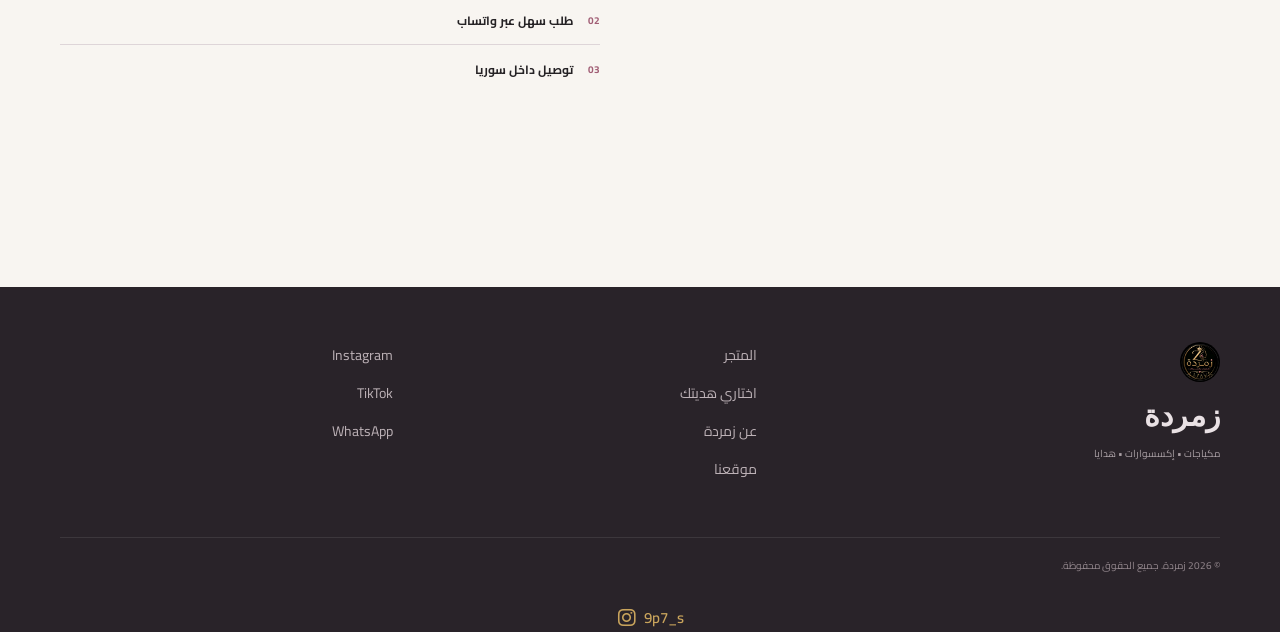
==== commit eb8cc6ac: "Finalize Zumurda v5" ====
--- a/index.html
+++ b/index.html
@@ -1,180 +1,507 @@
 <!doctype html>
-<html lang="ar" dir="rtl">
-<head>
-  <meta charset="utf-8">
-  <meta name="viewport" content="width=device-width,initial-scale=1">
-  <meta name="description" content="زمردة — مكياجات واكسسوارات وهدايا مختارة بعناية.">
-  <title>زمردة | مكياجات، إكسسوارات وهدايا</title>
-  <link rel="preconnect" href="https://fonts.googleapis.com">
-  <link rel="preconnect" href="https://fonts.gstatic.com" crossorigin>
-  <link href="https://fonts.googleapis.com/css2?family=Cairo:wght@400;500;600;700;800&family=Playfair+Display:wght@600;700&display=swap" rel="stylesheet">
-  <link rel="stylesheet" href="css/style.css">
-  <link rel="stylesheet" href="https://cdnjs.cloudflare.com/ajax/libs/font-awesome/6.5.2/css/all.min.css">
-</head>
-<body>
-  <div class="ambient ambient-one"></div>
-  <div class="ambient ambient-two"></div>
-  <div class="ambient ambient-three"></div>
-
-  <header class="site-header">
-    <a class="brand" href="#home" aria-label="زمردة">
-      <img class="brand-mark" src="assets/IMG-20260902-WA0031.jpg" alt="شعار زمردة">
-      <span><strong>زمردة</strong><small>BEAUTY &amp; GIFT</small></span>
-    </a>
-    <nav class="main-nav" id="mainNav">
-      <a href="#shop">المتجر</a>
-      <a href="#finder">اختاري هديتك</a>
-      <a href="#about">عن زمردة</a>
-    </nav>
+
+<html lang="ar" dir="rtl">  
+<head>  
+ <link rel="icon" type="image/jpeg" href="assets/IMG-20260902-WA0031.jpg">  <meta charset="utf-8">  
+<meta name="viewport" content="width=device-width,initial-scale=1">  <meta name="description" content="زمردة — مكياجات واكسسوارات وهدايا مختارة بعناية.">  <meta property="og:type" content="website">  
+<meta property="og:title" content="زمردة | مكياجات، إكسسوارات وهدايا">  
+<meta property="og:description" content="زمردة — مكياجات واكسسوارات وهدايا مختارة بعناية.">  
+<meta property="og:image" content="assets/IMG-20260902-WA0031.jpg">  
+<meta property="og:site_name" content="زمردة">  <meta property="og:url" content="https://zumurda-v5.vercel.app/">  
+<title>زمردة | مكياجات، إكسسوارات وهدايا</title>  <link rel="preconnect" href="https://fonts.googleapis.com">  
+<link rel="preconnect" href="https://fonts.gstatic.com" crossorigin>  
+  <link href="https://fonts.googleapis.com/css2?family=Cairo:wght@400;500;600;700;800&family=Playfair+Display:wght@600;700&display=swap" rel="stylesheet">  
+  <link rel="stylesheet" href="css/style.css">  
+  <link rel="stylesheet" href="https://cdnjs.cloudflare.com/ajax/libs/font-awesome/6.5.2/css/all.min.css">  
+  <script type="application/ld+json">  
+{  
+  "@context": "https://schema.org",  
+  "@type": "OnlineStore",  
+  "name": "زمردة",  
+  "url": "https://zumurda-v5.vercel.app/",  
+  "logo": "https://zumurda-v5.vercel.app/assets/IMG-20260902-WA0031.jpg",  
+  "description": "زمردة — مكياجات واكسسوارات وهدايا مختارة بعناية.",  
+  "sameAs": [  
+    "https://www.instagram.com/zumurruda.2006/",  
+    "https://www.tiktok.com/@zumrda_2006"  
+  ]  
+}  
+  </script>  
+</head>  
+<body>  
+  <div class="ambient ambient-one"></div>  
+  <div class="ambient ambient-two"></div>  
+  <div class="ambient ambient-three"></div>    <header class="site-header">  
+    <a class="brand" href="#home" aria-label="زمردة">  
+      <img class="brand-mark" src="assets/IMG-20260902-WA0031.jpg" alt="شعار زمردة">  
+      <span><strong>زمردة</strong><small>BEAUTY &amp; GIFT</small></span>  
+    </a>  
+    <nav class="main-nav" id="mainNav">  
+      <a href="#shop">المتجر</a>  
+      <a href="#finder">اختاري هديتك</a>  
+      <a href="#about">عن زمردة</a>  
+    </nav>  
     <div class="header-actions">
-      <button class="icon-btn" id="searchBtn" aria-label="بحث">⌕</button>
-      <a class="header-cta" href="#shop">تسوّقي الآن</a>
-      <button class="menu-btn" id="menuBtn" aria-label="القائمة">☰</button>
-    </div>
-  </header>
-
-  <main id="home">
-    <section class="hero section-shell">
-      <div class="hero-copy reveal">
-        <span class="eyebrow">لمسة صغيرة… تصنع ذكرى كبيرة</span>
-        <h1>هديتكِ<br><em>بطابع زمردة.</em></h1>
-        <p>مكياجات، إكسسوارات وبوكسات هدايا منتقاة بذوق أنيق، لتلاقي الشيء المناسب بدون حيرة.</p>
-        <div class="hero-actions">
-          <a class="btn btn-primary" href="#shop">اكتشفي المجموعة <span>←</span></a>
-          <a class="btn btn-ghost" href="#finder">دعينا نختار لكِ</a>
-        </div>
-        <div class="hero-note"><span>✦</span> توصيل إلى جميع الأراضي السورية</div>
+
+  <button
+    class="cart-header-btn"
+    id="cartBtn"
+    aria-label="السلة"
+  >
+    🛍
+    <span id="cartCount">0</span>
+  </button>
+
+  <button
+    class="icon-btn"
+    id="searchBtn"
+    aria-label="بحث"
+  >
+    ⌕
+  </button>
+
+  <a
+    class="header-cta"
+    href="#shop"
+  >
+    تسوّقي الآن
+  </a>
+
+  <button
+    class="menu-btn"
+    id="menuBtn"
+    aria-label="القائمة"
+  >
+    ☰
+  </button>
+
+</div>
+
+</div>
+    </div>  
+  </header>    <main id="home">  
+    <section class="hero section-shell">  
+      <div class="hero-copy reveal">  
+        <span class="eyebrow">لمسة صغيرة… تصنع ذكرى كبيرة</span>  
+        <h1>هديتكِ<br><em>بطابع زمردة.</em></h1>  
+        <p>مكياجات، إكسسوارات وبوكسات هدايا منتقاة بذوق أنيق، لتلاقي الشيء المناسب بدون حيرة.</p>  
+        <div class="hero-actions">  
+          <a class="btn btn-primary" href="#shop">اكتشفي المجموعة <span>←</span></a>  
+          <a class="btn btn-ghost" href="#finder">دعينا نختار لكِ</a>  
+        </div>  
+        <div class="hero-note"><span>✦</span> توصيل إلى جميع الأراضي السورية</div>  
+      </div>  
+      <div class="hero-art reveal">  
+        <div class="hero-card hero-card-main">  
+          <img src="https://images.unsplash.com/photo-1596462502278-27bfdc403348?auto=format&fit=crop&w=1100&q=85" alt="منتجات تجميل أنيقة" loading="eager">  
+        </div>  
+        <div class="floating-card floating-card-top">  
+          <span>اختيارات</span><strong>تستاهل الهدية</strong>  
+        </div>  
+        <div class="floating-card floating-card-bottom">  
+          <span>زمردة</span><strong>تفاصيل تحبّيها</strong>  
+        </div>  
+      </div>  
+    </section>  <section class="category-strip section-shell">  
+  <button class="category-pill active" data-category="all">الكل</button>  
+  <button class="category-pill" data-category="makeup">مكياج</button>  
+  <button class="category-pill" data-category="care">عناية</button>  
+  <button class="category-pill" data-category="perfume">عطور</button>  
+  <button class="category-pill" data-category="accessories">إكسسوارات</button>  
+  <button class="category-pill" data-category="gifts">هدايا</button>  
+  <button class="category-pill" data-category="boxes">بوكسات</button>  
+  <button class="category-pill" data-category="offers">عروض</button>  
+  <button class="category-pill" data-category="weddings">أعراس</button>  
+  <button class="category-pill" data-category="parties">حفلات</button>  
+</section>  
+
+<section class="products-section section-shell" id="shop">  
+  <div class="section-heading reveal">  
+    <div><span class="eyebrow">مختارات زمردة</span><h2>قطع تستحق أن تُهدى</h2></div>  
+    <p>اختاري قطعة، املئي بياناتك، وراجعي الطلب قبل أن نفتح واتساب.</p>  
+  </div>  
+  <div class="products-grid" id="productsGrid"></div>  
+<div class="empty-state hidden" id="emptyState">لم يتم العثور على منتج بهذا التصنيف حاليا.</div>  
+</section>  
+  
+  <!-- لوحة الاقتراحات — Gift Finder -->
+<section class="finder-section section-shell" id="finder">
+  <div class="finder-panel reveal">
+    <div class="finder-intro">
+      <span class="eyebrow">GIFT FINDER</span>
+      <h2>خلّي زمردة<br><em>تختار عنكِ.</em></h2>
+      <p>ثلاث إجابات بسيطة، ونطلع لكِ باقتراحات قريبة من ذوقك وميزانيتك.</p>
+    </div>
+
+    <div class="finder-form">
+      <div class="finder-step finder-step-active" id="finderStepRecipient">
+        <span>01</span>
+        <label for="finderRecipient">لمن الهدية؟</label>
+        <select id="finderRecipient">
+          <option value="all">اختاري</option>
+          <option value="mother">أم</option>
+          <option value="friend">صديقة</option>
+          <option value="sister">أخت</option>
+          <option value="fiance">زوجة / خطيبة</option>
+          <option value="special">شخص مميز</option>
+        </select>
       </div>
-      <div class="hero-art reveal">
-        <div class="hero-card hero-card-main">
-          <img src="https://images.unsplash.com/photo-1596462502278-27bfdc403348?auto=format&fit=crop&w=1100&q=85" alt="منتجات تجميل أنيقة" loading="eager">
-        </div>
-        <div class="floating-card floating-card-top">
-          <span>اختيارات</span><strong>تستاهل الهدية</strong>
-        </div>
-        <div class="floating-card floating-card-bottom">
-          <span>زمردة</span><strong>تفاصيل تحبّيها</strong>
-        </div>
+
+      <div class="finder-step" id="finderStepOccasion" hidden>
+        <span>02</span>
+        <label for="finderOccasion">ما المناسبة؟</label>
+        <select id="finderOccasion">
+          <option value="all">اختاري</option>
+          <option value="birthday">عيد ميلاد</option>
+          <option value="anniversary">ذكرى</option>
+          <option value="graduation">تخرج</option>
+          <option value="visit">زيارة</option>
+          <option value="none">بدون مناسبة</option>
+        </select>
       </div>
-    </section>
-
-    <section class="category-strip section-shell">
-      <button class="category-pill active" data-category="all">الكل</button>
-      <button class="category-pill" data-category="makeup">مكياج</button>
-      <button class="category-pill" data-category="care">عناية</button>
-      <button class="category-pill" data-category="perfume">عطور</button>
-      <button class="category-pill" data-category="accessories">إكسسوارات</button>
-      <button class="category-pill" data-category="gifts">هدايا</button>
-      <button class="category-pill" data-category="boxes">بوكسات</button>
-      <button class="category-pill" data-category="offers">عروض</button>
-      <button class="category-pill" data-category="weddings">أعراس</button>
-      <button class="category-pill" data-category="parties">حفلات</button>
-    </section>
-
-    <section class="products-section section-shell" id="shop">
-      <div class="section-heading reveal">
-        <div><span class="eyebrow">مختارات زمردة</span><h2>قطع تستحق أن تُهدى</h2></div>
-        <p>اختاري قطعة، املئي بياناتك، وراجعي الطلب قبل أن نفتح واتساب.</p>
+
+      <div class="finder-step" id="finderStepBudget" hidden>
+        <span>03</span>
+        <label for="finderBudget">ميزانيتك؟</label>
+        <select id="finderBudget">
+          <option value="all">اختاري</option>
+          <option value="low">اقتصادية</option>
+          <option value="medium">متوسطة</option>
+          <option value="premium">مميزة</option>
+        </select>
       </div>
-      <div class="products-grid" id="productsGrid"></div>
-    <div class="empty-state hidden" id="emptyState">لم يتم العثور على منتج بهذا التصنيف حاليا.</div>
-    </section>
-    <section class="finder-section section-shell" id="finder">
-      <div class="finder-panel reveal">
-        <div class="finder-intro">
-          <span class="eyebrow">GIFT FINDER</span>
-          <h2>خلّي زمردة<br><em>تختار عنكِ.</em></h2>
-          <p>ثلاث إجابات بسيطة، ونطلع لكِ باقتراحات قريبة من ذوقك وميزانيتك.</p>
-        </div>
-        <div class="finder-form">
-          <div class="finder-step">
-            <span>01</span><label>لمن الهدية؟</label>
-            <select id="finderRecipient">
-              <option value="all">اختاري</option><option value="mother">أم</option><option value="friend">صديقة</option>
-              <option value="sister">أخت</option><option value="fiance">زوجة / خطيبة</option><option value="special">شخص مميز</option>
-            </select>
-          </div>
-          <div class="finder-step">
-            <span>02</span><label>ما المناسبة؟</label>
-            <select id="finderOccasion">
-              <option value="all">اختاري</option><option value="birthday">عيد ميلاد</option><option value="anniversary">ذكرى</option>
-              <option value="graduation">تخرج</option><option value="visit">زيارة</option><option value="none">بدون مناسبة</option>
-            </select>
-          </div>
-          <div class="finder-step">
-            <span>03</span><label>ميزانيتك؟</label>
-            <select id="finderBudget">
-              <option value="all">اختاري</option><option value="low">اقتصادية</option><option value="medium">متوسطة</option><option value="premium">مميزة</option>
-            </select>
-          </div>
-          <button class="btn btn-dark" id="findGiftBtn">أعطني اقتراحاتي <span>✦</span></button>
-        </div>
+
+      <button class="btn btn-dark" id="findGiftBtn" hidden>
+        أعطني اقتراحاتي <span>✦</span>
+      </button>
+    </div>
+  </div>
+
+  <div class="section-heading compact">
+    <div>
+      <span class="eyebrow">اقتراحاتك</span>
+      <h3>ثلاثة اختيارات من زمردة</h3>
+    </div>
+  </div>
+
+  <div class="products-grid finder-grid" id="finderGrid"></div>
+</section>
+
+<section class="about-section section-shell" id="about">  
+<div class="about-image reveal">  
+<img src="https://images.pexels.com/photos/31449823/pexels-photo-31449823.jpeg" alt="تفاصيل أنيقة من زمردة" loading="lazy">  
+</div>  
+  <div class="about-copy reveal">  
+    <span class="eyebrow">WHY ZUMURDA</span>  
+    <h2>لأن الهدية مو بس غرض.</h2>  
+    <p>في زمردة نهتم بالاختيار، بالشكل، وبالتفاصيل التي تجعل الهدية تبدو وكأنها صُنعت خصيصاً للشخص الذي تحبينه.</p>  
+    <div class="about-points"><div><b>01</b><span>اختيارات أنيقة</span></div><div><b>02</b><span>طلب سهل عبر واتساب</span></div><div><b>03</b><span>توصيل داخل سوريا</span></div></div>  
+  </div>  
+</section>
+
+  </main>    <footer class="site-footer">  
+    <div class="footer-top section-shell">  
+      <div class="footer-brand"><img class="brand-mark" src="assets/IMG-20260902-WA0031.jpg" alt="شعار زمردة"><h3>زمردة</h3><p>مكياجات • إكسسوارات • هدايا</p></div>  
+      <div class="footer-links"><a href="#shop">المتجر</a><a href="#finder">اختاري هديتك</a><a href="#about">عن زمردة</a><a href="https://maps.app.goo.gl/abCj9zBpQTP4Ek7G8" target="_blank" rel="noopener">موقعنا</a></div>  
+      <div class="footer-social"><a href="https://www.instagram.com/zumurruda.2006?igsi=MXdsc3Fpbmc0bW94cg==" target="_blank" rel="noopener">Instagram</a><a href="https://www.tiktok.com/@zumrda_2006?_r=1&_t=ZS-99Jb5FJgEfl" target="_blank" rel="noopener">TikTok</a><a href="https://wa.me/963986056357" target="_blank" rel="noopener">WhatsApp</a></div>  
+    </div>  
+   <div class="footer-bottom section-shell">  
+    <span>© 2026 زمردة. جميع الحقوق محفوظة.</span>  
+       </div>  
+<div class="developer-credit">
+  <span>9p7_s</span>
+
+  <a
+    href="https://www.instagram.com/9p7_s/"
+    target="_blank"
+    rel="noopener noreferrer"
+    class="developer-instagram"
+    aria-label="Instagram 9p7_s"
+  >
+    <i class="fa-brands fa-instagram"></i>
+  </a>
+</div>
+  
+</footer>    <div class="modal-backdrop hidden" id="searchModal">
+  <div class="modal search-modal">
+
+    <button
+      class="modal-close"
+      data-close="searchModal"
+    >
+      ×
+    </button>
+
+    <span class="eyebrow">SEARCH</span>
+
+    <h3>ابحثي عن منتج</h3>
+
+    <input
+      id="searchInput"
+      type="search"
+      placeholder="مثلاً: عطر، بوكس، روج…"
+    >
+
+    <div
+      id="searchResults"
+      class="search-results"
+    ></div>
+
+  </div>
+</div>
+
+
+<div class="modal-backdrop hidden" id="cartModal">
+  <div class="modal cart-modal">
+
+    <button
+      class="modal-close"
+      data-close="cartModal"
+    >
+      ×
+    </button>
+
+    <span class="eyebrow">YOUR CART</span>
+
+    <h3>سلتكِ 🛍</h3>
+
+    <div
+      id="cartItems"
+      class="cart-items"
+    ></div>
+
+    <div
+      id="cartEmpty"
+      class="cart-empty hidden"
+    >
+      <p>السلة فارغة حالياً.</p>
+      <span>أضيفي المنتجات التي أعجبتكِ لتظهر هنا ✦</span>
+    </div>
+
+    <div
+      id="cartSummary"
+      class="cart-summary"
+    >
+      <div>
+  <span>إجمالي الكمية</span>
+  <strong id="cartTotalQuantity">0</strong>
+</div>
+
+<div>
+  <span>الإجمالي</span>
+  <strong id="cartTotalPrice">
+    <span>0 ل.س</span>
+    <small>≈ $0.00</small>
+  </strong>
+</div>
+
+<button
+    class="btn btn-dark"
+    id="cartOrderBtn"
+    >
+      إتمام الطلب عبر واتساب
+    </button>
+
+    <button
+      class="cart-clear-btn"
+      id="clearCartBtn"
+    >
+      إفراغ السلة
+    </button>
+
+  </div>
+</div>
+
+</div>
+
+
+<div class="modal-backdrop hidden" id="clearCartModal">
+  <div class="modal">
+
+    <button
+      class="modal-close"
+      data-close="clearCartModal"
+    >
+      ×
+    </button>
+
+    <span class="eyebrow">CLEAR CART</span>
+
+    <h3>إفراغ السلة؟</h3>
+
+    <p>
+      هل أنتِ متأكدة من إفراغ السلة؟
+      سيتم حذف جميع المنتجات من السلة.
+    </p>
+
+    <div style="display:flex; gap:10px; margin-top:18px;">
+
+      <button
+        class="btn btn-dark"
+        id="confirmClearCart"
+        style="flex:1;"
+      >
+        نعم، إفراغ السلة
+      </button>
+
+      <button
+        class="cart-clear-btn"
+        data-close="clearCartModal"
+        style="flex:1; margin-top:0;"
+      >
+        إلغاء
+      </button>
+
+    </div>
+
+  </div>
+</div>
+
+
+<div class="modal-backdrop hidden" id="orderModal">
+  <div class="modal order-modal">
+<button
+  type="button"
+  class="modal-close"
+  data-close="orderModal"
+  aria-label="إغلاق"
+>
+  ×
+</button>
+    <div class="order-progress">
+      <span class="active">1</span>
+      <i></i>
+      <span>2</span>
+    </div>
+
+    <div id="orderFormStep">
+
+      <span class="eyebrow">ORDER DETAILS</span>
+
+      <h3>خلّينا نجهز طلبك</h3>
+
+      <div
+        class="selected-product"
+        id="selectedProduct"
+      ></div>
+
+      <form id="orderForm">
+
+  <div class="form-grid">
+
+    <label>
+      الاسم الكامل*
+      <input
+        name="name"
+        required
+        autocomplete="name"
+      >
+    </label>
+
+    <label>
+      رقم الهاتف*
+      <input
+        name="phone"
+        required
+        type="tel"
+        autocomplete="tel"
+      >
+    </label>
+
+    <label>
+      المنطقة / المدينة*
+      <input
+        name="area"
+        required
+      >
+    </label>
+
+    <label class="full">
+      الموقع / العنوان بالتفصيل*
+      <textarea
+        name="address"
+        required
+        rows="2"
+      ></textarea>
+    </label>
+
+    <!-- يظهر فقط عند الطلب الفردي -->
+    <label id="singleQuantityField">
+      الكمية*
+      <input
+        name="quantity"
+        type="number"
+        min="1"
+        value="1"
+      >
+    </label>
+
+    <label>
+      ملاحظات (اختياري)
+      <input name="notes">
+    </label>
+
+  </div>
+
+  <button
+    type="button"
+    class="location-btn"
+    id="locationBtn"
+  >
+    ⌖ استخدمي موقعي الحالي
+  </button>
+
+  <p
+    class="location-status"
+    id="locationStatus"
+  ></p>
+
+  <button
+    class="btn btn-primary wide"
+    type="submit"
+  >
+    مراجعة الطلب <span>←</span>
+  </button>
+
+</form>
+    </div>
+
+    <div
+      id="reviewStep"
+      class="hidden"
+    >
+
+      <span class="eyebrow">FINAL REVIEW</span>
+
+      <h3>راجعي طلبك قبل الإرسال</h3>
+
+      <div
+        id="reviewBox"
+        class="review-box"
+      ></div>
+
+      <div class="review-actions">
+
+        <button
+          class="btn btn-ghost"
+          id="backToForm"
+        >
+          تعديل البيانات
+        </button>
+
+        <button
+          class="btn btn-dark"
+          id="sendWhatsApp"
+        >
+          تأكيد وفتح واتساب <span>↗</span>
+        </button>
+
       </div>
-      <div class="finder-results hidden" id="finderResults">
-        <div class="section-heading compact"><div><span class="eyebrow">اقتراحاتك</span><h3>ثلاثة اختيارات من زمردة</h3></div></div>
-        <div class="products-grid finder-grid" id="finderGrid"></div>
-      </div>
-    </section>
-
-    <section class="about-section section-shell" id="about">
-    <div class="about-image reveal">
-    <img src="https://images.pexels.com/photos/31449823/pexels-photo-31449823.jpeg" alt="تفاصيل أنيقة من زمردة" loading="lazy">
-    </div>
-      <div class="about-copy reveal">
-        <span class="eyebrow">WHY ZUMURDA</span>
-        <h2>لأن الهدية مو بس غرض.</h2>
-        <p>في زمردة نهتم بالاختيار، بالشكل، وبالتفاصيل التي تجعل الهدية تبدو وكأنها صُنعت خصيصاً للشخص الذي تحبينه.</p>
-        <div class="about-points"><div><b>01</b><span>اختيارات أنيقة</span></div><div><b>02</b><span>طلب سهل عبر واتساب</span></div><div><b>03</b><span>توصيل داخل سوريا</span></div></div>
-      </div>
-    </section>
-  </main>
-
-  <footer class="site-footer">
-    <div class="footer-top section-shell">
-      <div class="footer-brand"><img class="brand-mark" src="assets/IMG-20260902-WA0031.jpg" alt="شعار زمردة"><h3>زمردة</h3><p>مكياجات • إكسسوارات • هدايا</p></div>
-      <div class="footer-links"><a href="#shop">المتجر</a><a href="#finder">اختاري هديتك</a><a href="#about">عن زمردة</a><a href="https://maps.app.goo.gl/abCj9zBpQTP4Ek7G8" target="_blank" rel="noopener">موقعنا</a></div>
-      <div class="footer-social"><a href="https://www.instagram.com/zumurruda.2006?igsi=MXdsc3Fpbmc0bW94cg==" target="_blank" rel="noopener">Instagram</a><a href="https://www.tiktok.com/@zumrda_2006?_r=1&_t=ZS-99Jb5FJgEfl" target="_blank" rel="noopener">TikTok</a><a href="https://wa.me/963986056357" target="_blank" rel="noopener">WhatsApp</a></div>
-    </div>
-   <div class="footer-bottom section-shell">
-    <span>© 2026 زمردة. جميع الحقوق محفوظة.</span>
-    </div>
-</footer>
-
-  <div class="modal-backdrop hidden" id="searchModal">
-    <div class="modal search-modal"><button class="modal-close" data-close="searchModal">×</button><span class="eyebrow">SEARCH</span><h3>ابحثي عن منتج</h3><input id="searchInput" type="search" placeholder="مثلاً: عطر، بوكس، روج…"><div id="searchResults" class="search-results"></div></div>
-  </div>
-
-  <div class="modal-backdrop hidden" id="orderModal">
-    <div class="modal order-modal">
-      <button class="modal-close" data-close="orderModal">×</button>
-      <div class="order-progress"><span class="active">1</span><i></i><span>2</span></div>
-      <div id="orderFormStep">
-        <span class="eyebrow">ORDER DETAILS</span><h3>خلّينا نجهز طلبك</h3>
-        <div class="selected-product" id="selectedProduct"></div>
-        <form id="orderForm">
-          <div class="form-grid">
-            <label>الاسم الكامل*<input name="name" required autocomplete="name"></label>
-            <label>رقم الهاتف*<input name="phone" required type="tel" autocomplete="tel"></label>
-            <label>المنطقة / المدينة*<input name="area" required></label>
-            <label class="full">الموقع / العنوان بالتفصيل*<textarea name="address" required rows="2"></textarea></label>
-            <label>الكمية*<input name="quantity" required type="number" min="1" value="1"></label>
-            <label>ملاحظات (اختياري)<input name="notes"></label>
-          </div>
-          <button type="button" class="location-btn" id="locationBtn">⌖ استخدمي موقعي الحالي</button>
-          <p class="location-status" id="locationStatus"></p>
-          <button class="btn btn-primary wide" type="submit">مراجعة الطلب <span>←</span></button>
-        </form>
-      </div>
-      <div id="reviewStep" class="hidden">
-        <span class="eyebrow">FINAL REVIEW</span><h3>راجعي طلبك قبل الإرسال</h3>
-        <div id="reviewBox" class="review-box"></div>
-        <div class="review-actions"><button class="btn btn-ghost" id="backToForm">تعديل البيانات</button><button class="btn btn-dark" id="sendWhatsApp">تأكيد وفتح واتساب <span>↗</span></button></div>
-      </div>
-    </div>
-  </div>
-
-  <div class="toast" id="toast"></div>
-  <script src="https://cdn.jsdelivr.net/npm/@supabase/supabase-js@2"></script>
-<script src="js/supabase.js"></script>
-<script src="js/products.js"></script>
-<script src="js/app.js"></script>+
+    </div>
+
+  </div>
+</div>  
+<div id="toast" class="toast"></div>
+<script src="https://cdn.jsdelivr.net/npm/@supabase/supabase-js@2"></script>  <script src="js/supabase.js"></script>  <script src="js/products.js"></script>  <script src="js/app.js"></script>  </body>  
+</html>
--- a/css/style.css
+++ b/css/style.css
@@ -56,11 +56,11 @@
 }
 
 .brand-mark{
-  display:block;
-  width:40px;
-  height:40px;
-  object-fit:cover;
-  border-radius:50%;
+display:block;
+width:40px;
+height:40px;
+object-fit:cover;
+border-radius:50%;
 }
 
 .brand strong{display:block;font-size:19px}
@@ -339,6 +339,7 @@
 font-size:15px;
 margin:5px 0 12px
 }
+
 .product-description{
 font-size:10px;
 line-height:1.7;
@@ -369,6 +370,13 @@
 font-weight:800;
 font-size:14px;
 color:#292329
+}
+
+.price-usd{
+font-size:10px;
+font-weight:700;
+color:#8f858a;
+white-space:nowrap;
 }
 
 .discount-badge{
@@ -382,38 +390,73 @@
 font-size:9px;
 font-weight:700
 }
-
 .product-bottom{
-display:flex;
-align-items:center;
-justify-content:space-between;
-gap:8px
-}
-
-.price{
-font-weight:800;
-font-size:14px
+  display:flex;
+  flex-direction:column;
+  align-items:stretch;
+  gap:9px;
+  margin-top:14px;
+}
+
+.price-box{
+  display:flex;
+  align-items:center;
+  gap:8px;
+  flex-wrap:wrap;
+}
+.cart-btn{
+  width:100%;
+  padding:8px 12px;
+  border:1px solid #d8c5cb;
+  border-radius:10px;
+  background:#f4ecef;
+  color:#8f6372;
+  font:600 10px Cairo;
+  cursor:pointer;
+  transition:.2s ease;
 }
 
 .order-btn{
-border:0;
-background:#f0e7e9;
-color:#7f4e60;
-padding:9px 11px;
-border-radius:9px;
-font:700 11px Cairo;
-cursor:pointer
+  width:100%;
+  padding:8px 12px;
+  border:0;
+  border-radius:10px;
+  background:#c87991;
+  color:#fff;
+  font:600 11px Cairo;
+  cursor:pointer;
+  transition:.25s ease;
+}
+
+.order-btn:hover{
+  background:#b96881;
+  transform:translateY(-1px);
 }
 
 .share-btn{
-border:0;
-background:transparent;
-color:#918489;
-cursor:pointer;
-font-size:15px
-}
-
-.finder-section{padding:125px 0}
+  padding:6px 10px;
+  border:1px solid #d8c5cb;
+  border-radius:9px;
+  background:#f4ecef;
+  color:#8f6372;
+  font:600 10px Cairo;
+  cursor:pointer;
+  transition:.2s ease;
+}
+
+.share-btn:hover{
+  background:#ead9df;
+  color:#7b4f5e;
+  transform:translateY(-1px);
+}
+
+/* =========================================================
+ZUMURDA — FINDER ORIGINAL
+========================================================= */
+
+.finder-section{
+padding:125px 0
+}
 
 .finder-panel{
 display:grid;
@@ -479,14 +522,23 @@
 background:transparent;
 font:500 12px Cairo;
 color:#655a60;
-outline:0
-}
-
-.finder-results{margin-top:45px}
-
-.compact{margin-bottom:18px}
-
-.compact h3{font-size:29px}
+outline:0;
+cursor:pointer;
+width:100%;
+min-width:0
+}
+
+.finder-results{
+margin-top:45px
+}
+
+.compact{
+margin-bottom:18px
+}
+
+.compact h3{
+font-size:29px
+}
 
 .finder-grid{
 grid-template-columns:repeat(3,1fr)
@@ -503,7 +555,7 @@
 .about-image{
 height:500px;
 border-radius:18px;
-overflow:hidden
+overflow:hidden;
 }
 
 .about-image img{
@@ -603,10 +655,22 @@
 z-index:50;
 display:grid;
 place-items:center;
-padding:18px
-}
-
-.hidden{display:none!important}
+padding:18px;
+animation:modalBackdropIn .25s ease both;
+}
+
+@keyframes modalBackdropIn{
+from{
+opacity:0;
+}
+to{
+opacity:1;
+}
+}
+
+.hidden{
+display:none!important
+}
 
 .modal{
 width:min(620px,100%);
@@ -616,7 +680,19 @@
 position:relative;
 box-shadow:0 30px 80px rgba(0,0,0,.25);
 max-height:90vh;
-overflow:auto
+overflow:auto;
+animation:modalIn .3s cubic-bezier(.2,.8,.2,1) both;
+}
+
+@keyframes modalIn{
+from{
+opacity:0;
+transform:translateY(28px) scale(.94);
+}
+to{
+opacity:1;
+transform:translateY(0) scale(1);
+}
 }
 
 .modal-close{
@@ -687,7 +763,9 @@
 border-radius:9px
 }
 
-.selected-product strong{font-size:13px}
+.selected-product strong{
+font-size:13px
+}
 
 .selected-product small{
 display:block;
@@ -749,7 +827,9 @@
 resize:vertical
 }
 
-.form-grid .full{grid-column:1/-1}
+.form-grid .full{
+grid-column:1/-1
+}
 
 .location-btn{
 margin:13px 0 3px;
@@ -797,26 +877,29 @@
 }
 
 .toast{
-position:fixed;
-bottom:20px;
-left:50%;
-transform:translate(-50%,20px);
-opacity:0;
-background:#292329;
-color:white;
-padding:12px 17px;
-border-radius:10px;
-font-size:11px;
-z-index:100;
-transition:.3s;
-pointer-events:none
+  position:fixed;
+  bottom:24px;
+  left:50%;
+  transform:translate(-50%,20px);
+  opacity:0;
+  background:rgba(255,255,255,.96);
+  color:#5f555a;
+  padding:11px 18px;
+  border:1px solid rgba(161,94,117,.18);
+  border-radius:12px;
+  font:600 11px Cairo;
+  z-index:100;
+  transition:.3s ease;
+  pointer-events:none;
+  box-shadow:0 10px 28px rgba(70,50,60,.14);
+  backdrop-filter:blur(10px);
+  white-space:nowrap;
 }
 
 .toast.show{
-opacity:1;
-transform:translate(-50%,0)
-}
-
+  opacity:1;
+  transform:translate(-50%,0);
+}
 .empty-state{
 text-align:center;
 padding:60px;
@@ -842,9 +925,96 @@
 }
 }
 
+/* =========================================================
+BRAND / DEVELOPER CREDIT
+========================================================= */
+
+.brand-mark{
+display:block !important;
+width:40px !important;
+height:40px !important;
+min-width:40px !important;
+min-height:40px !important;
+max-width:40px !important;
+max-height:40px !important;
+object-fit:cover !important;
+border-radius:50% !important;
+border:none !important;
+padding:0 !important;
+margin:0 !important;
+}
+
+.developer-credit{
+  display:flex;
+  align-items:center;
+  justify-content:center;
+  gap:8px;
+  margin-top:10px;
+  direction:ltr;
+}
+
+.developer-credit span{
+  font:600 15px Cairo;
+  color:#777;
+}
+
+.developer-instagram{
+  display:flex;
+  align-items:center;
+  justify-content:center;
+  width:22px;
+  height:22px;
+  color:#777;
+  text-decoration:none;
+  transition:.2s ease;
+}
+
+.developer-instagram:hover{
+  color:#a15e75;
+  transform:translateY(-1px);
+}
+
+.developer-instagram i{
+  font-size:20px;
+}
+.developer-credit{
+  display:flex;
+  align-items:center;
+  justify-content:center;
+  gap:6px;
+  margin-top:10px;
+  direction:ltr;
+  flex-direction:row-reverse;
+  transform:translateX(10px);
+}
+
+.developer-credit span {
+  color: #c9a45c;
+}
+
+.developer-instagram {
+  color: #c9a45c;
+  font-size: 18px;
+  text-decoration: none;
+  display: inline-flex;
+  align-items: center;
+  transition: all 0.25s ease;
+}
+
+.developer-instagram:hover {
+  color: #ffffff;
+  transform: scale(1.08);
+}
+
+/* =========================================================
+RESPONSIVE
+========================================================= */
+
 @media(max-width:900px){
 
-.main-nav{gap:15px}
+.main-nav{
+gap:15px
+}
 
 .products-grid{
 grid-template-columns:repeat(2,1fr)
@@ -856,7 +1026,9 @@
 padding-top:65px
 }
 
-.hero-art{height:450px}
+.hero-art{
+height:450px
+}
 
 .finder-panel{
 grid-template-columns:1fr;
@@ -877,17 +1049,63 @@
 flex-direction:column
 }
 
-.floating-card-top{left:20px}
-
+.floating-card-top{
+left:20px
+}
+
+}
+.cart-header-btn{
+  position:relative;
+  width:38px;
+  height:38px;
+  display:flex;
+  align-items:center;
+  justify-content:center;
+  border:1px solid #d8c5cb;
+  border-radius:11px;
+  background:#f8f1f3;
+  color:#8f6372;
+  font-size:18px;
+  cursor:pointer;
+  transition:.25s ease;
+}
+
+.cart-header-btn:hover{
+  background:#f0e1e6;
+  color:#7b4f5e;
+  transform:translateY(-1px);
+}
+
+.cart-header-btn span{
+  position:absolute;
+  top:-5px;
+  right:-5px;
+  min-width:17px;
+  height:17px;
+  padding:0 4px;
+  display:flex;
+  align-items:center;
+  justify-content:center;
+  border-radius:50%;
+  background:#a15e75;
+  color:#fff;
+  font:700 9px Cairo;
+  line-height:1;
 }
 
 @media(max-width:650px){
 
-.site-header{height:70px}
-
-.header-cta{display:none}
-
-.menu-btn{display:block}
+.site-header{
+height:70px
+}
+
+.header-cta{
+display:none
+}
+
+.menu-btn{
+display:block
+}
 
 .main-nav{
 display:none;
@@ -901,26 +1119,38 @@
 flex-direction:column
 }
 
-.main-nav.open{display:flex}
+.main-nav.open{
+display:flex
+}
 
 .section-shell{
 width:min(100% - 28px,1160px)
 }
 
-.hero{padding:45px 0}
-
-.hero h1{font-size:62px}
-
-.hero-art{height:380px}
-
-.hero-card-main{inset:10px 20px}
+.hero{
+padding:45px 0
+}
+
+.hero h1{
+font-size:62px
+}
+
+.hero-art{
+height:380px
+}
+
+.hero-card-main{
+inset:10px 20px
+}
 
 .section-heading{
 align-items:start;
 flex-direction:column
 }
 
-.section-heading h2{font-size:35px}
+.section-heading h2{
+font-size:35px
+}
 
 .products-grid,
 .finder-grid{
@@ -928,7 +1158,9 @@
 gap:10px
 }
 
-.product-image{height:220px}
+.product-image{
+height:220px
+}
 
 .product-body h3{
 font-size:13px;
@@ -954,18 +1186,22 @@
 padding:4px 7px
 }
 
-.product-body h3{font-size:13px}
-
 .order-btn{
 font-size:10px;
 padding:8px
 }
 
-.finder-section{padding:80px 0}
-
-.finder-panel{padding:23px}
-
-.finder-intro h2{font-size:40px}
+.finder-section{
+padding:80px 0
+}
+
+.finder-panel{
+padding:23px
+}
+
+.finder-intro h2{
+font-size:40px
+}
 
 .finder-step{
 grid-template-columns:28px 1fr
@@ -973,36 +1209,337 @@
 
 .finder-step select{
 grid-column:2;
-grid-row:2
-}
-
-.form-grid{grid-template-columns:1fr}
-
-.form-grid .full{grid-column:auto}
-
-.about-image{height:350px}
-
-.about-copy h2{font-size:39px}
-
-.footer-top{grid-template-columns:1fr}
-
-.footer-bottom{padding-bottom:30px}
+grid-row:2;
+margin-top:5px
+}
+
+.form-grid{
+grid-template-columns:1fr
+}
+
+.form-grid .full{
+grid-column:auto
+}
+
+.about-image{
+height:350px
+}
+
+.about-copy h2{
+font-size:39px
+}
+
+.footer-top{
+grid-template-columns:1fr
+}
+
+.footer-bottom{
+padding-bottom:30px
+}
 
 .modal{
 padding:25px 18px
 }
 
-}.brand-mark{
-  display:block !important;
-  width:40px !important;
-  height:40px !important;
-  min-width:40px !important;
-  min-height:40px !important;
-  max-width:40px !important;
-  max-height:40px !important;
-  object-fit:cover !important;
-  border-radius:50% !important;
-  border:none !important;
-  padding:0 !important;
-  margin:0 !important;
-}+}
+/* =========================================================
+   CART — ZUMURDA
+========================================================= */
+
+.cart-modal{
+  width:min(720px,100%);
+}
+
+.cart-items{
+  display:grid;
+  gap:10px;
+  margin-top:18px;
+}
+
+.cart-item{
+  display:grid;
+  grid-template-columns:64px 1fr auto auto;
+  align-items:center;
+  gap:13px;
+  padding:12px;
+  background:#fff;
+  border:1px solid #eee2e5;
+  border-radius:14px;
+  transition:.25s ease;
+}
+
+.cart-item:hover{
+  border-color:#dcc8ce;
+  box-shadow:0 8px 22px rgba(70,50,60,.07);
+  transform:translateY(-1px);
+}
+
+.cart-item-image{
+  width:64px;
+  height:64px;
+  border-radius:11px;
+  overflow:hidden;
+  background:#eee6e8;
+  flex-shrink:0;
+}
+
+.cart-item-image img{
+  width:100%;
+  height:100%;
+  object-fit:cover;
+  display:block;
+}
+
+.cart-item-info{
+  min-width:0;
+}
+
+.cart-item-info strong{
+  display:block;
+  font-size:12px;
+  color:#332b30;
+  white-space:nowrap;
+  overflow:hidden;
+  text-overflow:ellipsis;
+}
+
+.cart-item-price{
+  margin-top:5px;
+  font-size:10px;
+  font-weight:800;
+  color:#292329;
+}
+
+.cart-item-usd{
+  margin-top:2px;
+  font-size:9px;
+  color:#91868b;
+  font-weight:700;
+}
+
+.cart-item-actions{
+  display:flex;
+  align-items:center;
+  justify-content:center;
+  gap:8px;
+}
+
+.cart-item-actions button{
+  width:34px;
+  height:34px;
+  border:1px solid #d8c5cb;
+  border-radius:9px;
+  background:#f7eff2;
+  color:#8f6372;
+  font:700 17px Cairo,sans-serif;
+  display:flex;
+  align-items:center;
+  justify-content:center;
+  cursor:pointer;
+  transition:.2s ease;
+  touch-action:manipulation;
+}
+
+.cart-item-actions button:hover{
+  background:#ead9df;
+  color:#7b4f5e;
+  transform:translateY(-1px);
+}
+
+.cart-item-actions button:active{
+  transform:scale(.92);
+  background:#dfc8d0;
+}
+
+.cart-item-actions span{
+  min-width:25px;
+  text-align:center;
+  font:700 12px Cairo,sans-serif;
+  color:#393137;
+}
+
+.cart-item-total{
+  min-width:90px;
+  text-align:left;
+}
+
+.cart-item-total strong{
+  display:block;
+  font-size:11px;
+  color:#292329;
+}
+
+.cart-item-total small{
+  display:block;
+  margin-top:2px;
+  font-size:9px;
+  color:#91868b;
+}
+
+.cart-empty{
+  text-align:center;
+  padding:35px 15px;
+  color:#8d8086;
+}
+
+.cart-empty p{
+  margin:0 0 5px;
+  font-size:13px;
+  font-weight:700;
+}
+
+.cart-empty span{
+  font-size:10px;
+}
+
+.cart-summary{
+  display:grid;
+  grid-template-columns:1fr 1fr;
+  gap:10px;
+  margin-top:15px;
+}
+
+.cart-summary > div{
+  background:#f3e9ec;
+  border:1px solid #eadde0;
+  border-radius:12px;
+  padding:12px 14px;
+}
+
+.cart-summary > div > span{
+  display:block;
+  font-size:9px;
+  color:#887b81;
+  margin-bottom:3px;
+}
+
+.cart-summary strong{
+  font-size:13px;
+  color:#292329;
+}
+
+#cartTotalPrice{
+  display:block;
+  font-size:13px;
+  color:#292329;
+  line-height:1.4;
+}
+
+#cartTotalPrice span{
+  display:block;
+  font-size:13px;
+  color:#292329;
+  margin-bottom:2px;
+}
+
+#cartTotalPrice small{
+  display:block;
+  font-size:10px;
+  font-weight:500;
+  color:#887b81;
+}
+
+#cartOrderBtn{
+  width:100%;
+  margin-top:12px;
+}
+
+.cart-clear-btn{
+  width:100%;
+  margin-top:8px;
+  padding:10px 14px;
+  border:1px solid #decfd3;
+  border-radius:10px;
+  background:transparent;
+  color:#9a6878;
+  font:600 11px Cairo,sans-serif;
+  cursor:pointer;
+  transition:.2s ease;
+}
+
+.cart-clear-btn:hover{
+  background:#f5e9ec;
+  border-color:#cdb7bd;
+  color:#824e60;
+}
+
+.cart-clear-btn:active{
+  transform:scale(.98);
+}
+/* =========================================================
+   CART — MOBILE
+========================================================= */
+
+@media(max-width:650px){
+
+  .cart-modal{
+    padding:24px 15px;
+  }
+
+  .cart-item{
+    grid-template-columns:52px 1fr auto;
+    gap:9px;
+    padding:10px;
+  }
+
+  .cart-item-image{
+    width:52px;
+    height:52px;
+    border-radius:9px;
+  }
+
+  .cart-item-info strong{
+    font-size:11px;
+  }
+
+  .cart-item-price{
+    font-size:9px;
+  }
+
+  .cart-item-usd{
+    font-size:8px;
+  }
+
+  .cart-item-actions{
+    grid-column:2;
+    justify-content:flex-start;
+    margin-top:5px;
+  }
+
+  .cart-item-actions button{
+    width:31px;
+    height:31px;
+    font-size:16px;
+  }
+
+  .cart-item-actions span{
+    min-width:22px;
+  }
+
+  .cart-item-total{
+    grid-column:3;
+    grid-row:1 / span 2;
+    min-width:65px;
+  }
+
+  .cart-item-total strong{
+    font-size:9px;
+  }
+
+  .cart-item-total small{
+    font-size:8px;
+  }
+
+  .cart-summary{
+    grid-template-columns:1fr 1fr;
+  }
+
+}
+#clearCartModal{
+  z-index:9999 !important;
+}
+
+#clearCartModal:not(.hidden){
+  display:flex !important;
+}
+
